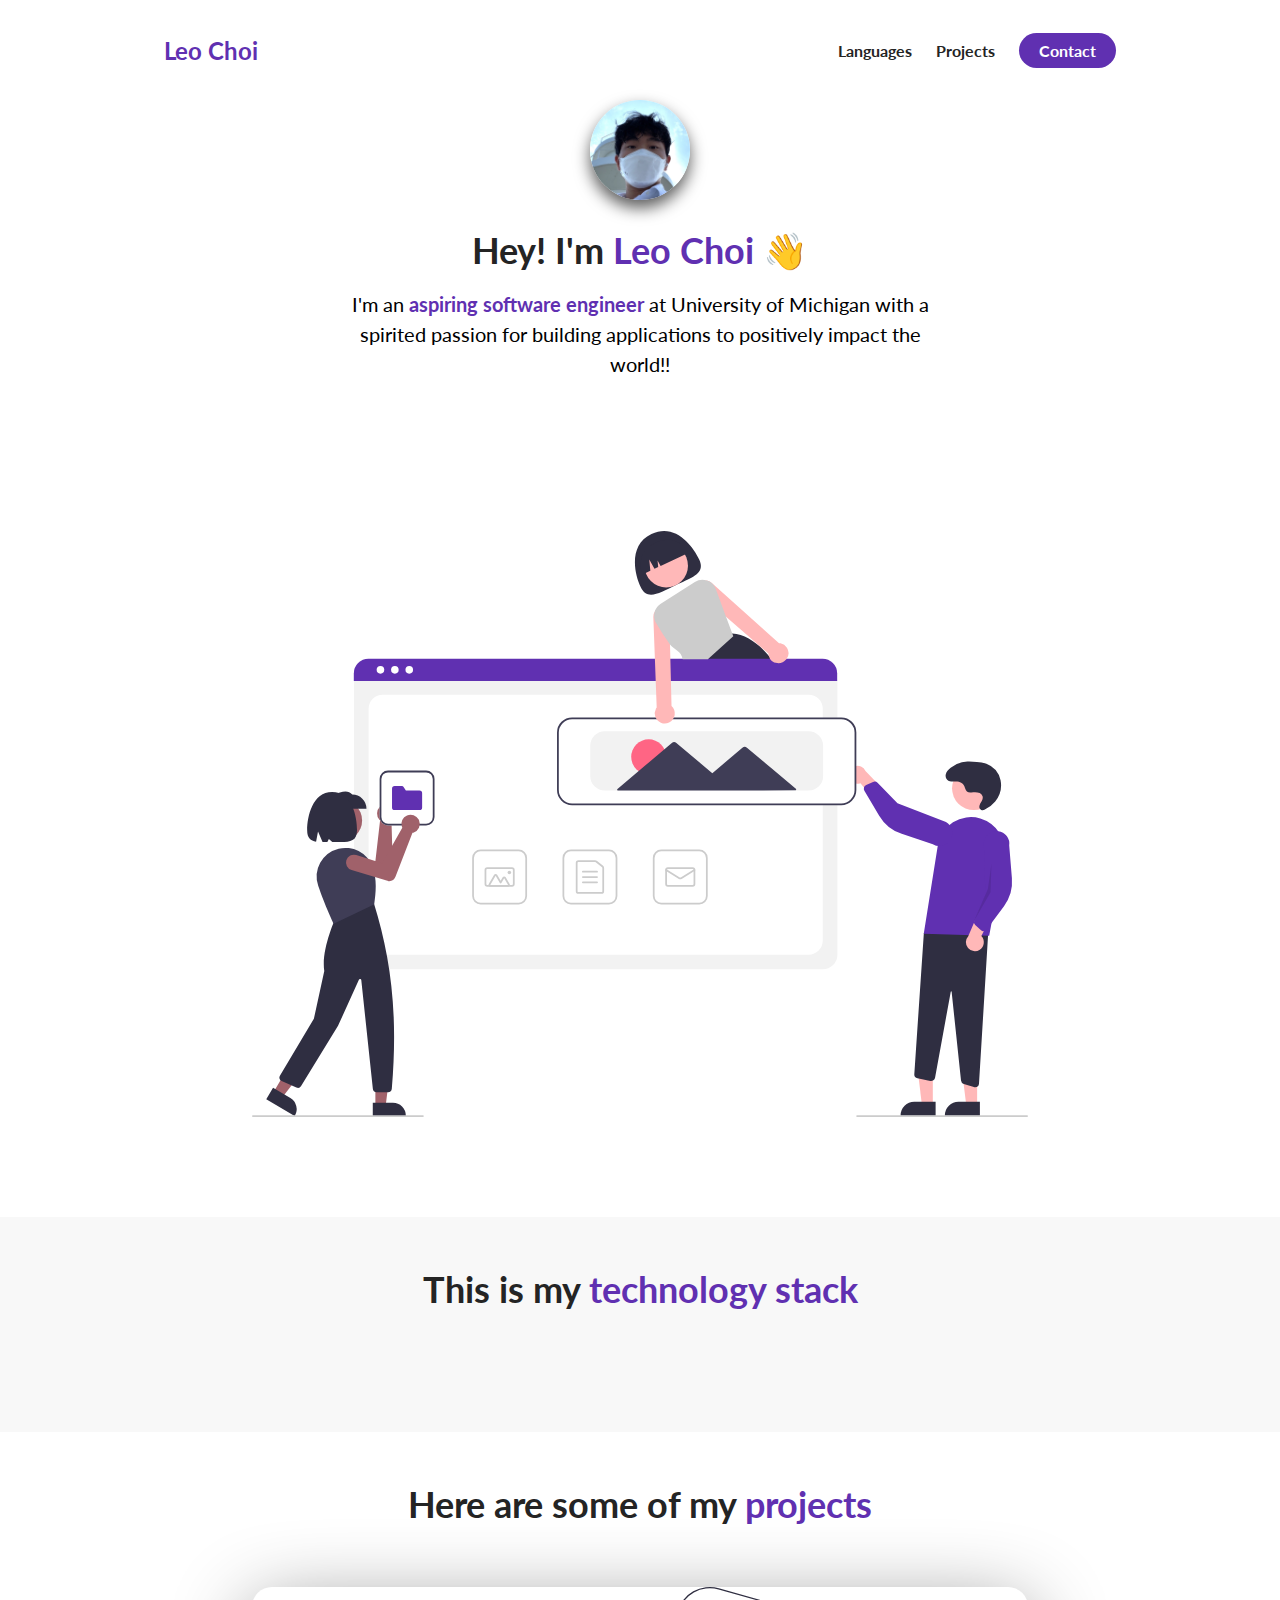
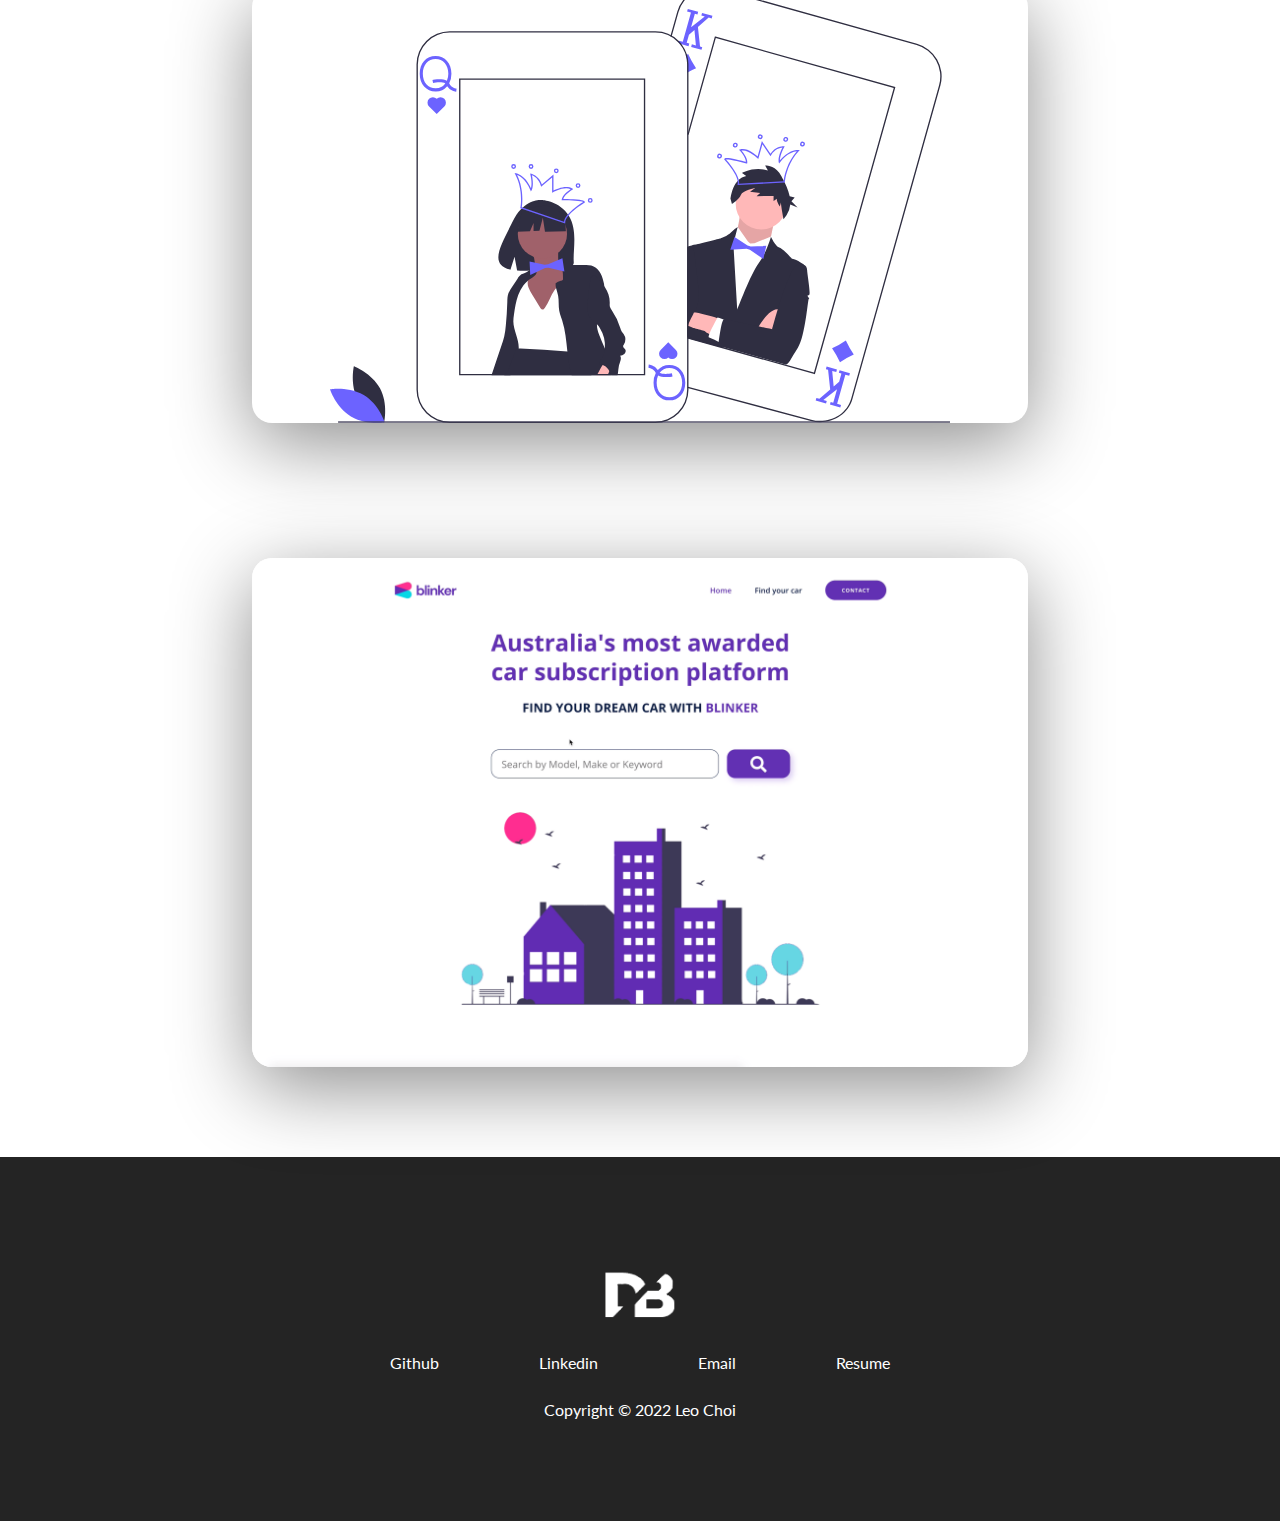
==== index.html @ abc13e63 "pic type change" ====
<!DOCTYPE html>
<html lang="en">
  <head>
    <meta charset="UTF-8" />
    <meta http-equiv="X-UA-Compatible" content="IE=edge" />
    <meta name="viewport" content="width=device-width, initial-scale=1.0" />
    <title>Copy</title>
    <link rel="stylesheet" href="./Scopy.css" />
    <script
      src="https://kit.fontawesome.com/c8e4d183c2.js"
      crossorigin="anonymous"
    ></script>
  </head>
  <body>
    <section id="about-me">
      <nav>
        <div class="personal__logo">Leo Choi</div>
        <ul class="nav__link--list">
          <li class="nav__link">
            <a
              href="#languages"
              class="nav__link--anchor link__hover-effect link__hover-effect--black"
              >Languages</a
            >
          </li>
          <li class="nav__link">
            <a
              href="#projects"
              class="nav__link--anchor link__hover-effect link__hover-effect--black"
              >Projects</a
            >
          </li>
          <li class="nav__link">
            <a
              href="mailto:leohchoi@umich.edu"
              class="nav__link--anchor nav__link--anchor-primary"
              >Contact</a
            >
          </li>
        </ul>
      </nav>
      <div class="flex flex-1">
        <div class="about-me__info row">
          <div class="about-me__info--container">
            <figure class="about-me__picture--mask">
              <img
                src="./down/assets/leo2.png"
                class="about-me__picture"
                alt="Picture of Me"
              />
            </figure>
            <h1 class="about-me__info--title">
              Hey! I'm <span class="text--purple">Leo Choi</span>&nbsp;<span
                class="wave"
                >👋</span
              >
            </h1>
            <p class="about-me__info--para">
              I'm an
              <strong class="text--purple">aspiring software engineer</strong>
              at University of Michigan with a spirited passion for building
              applications to positively impact the world!!
            </p>
            <div class="about-me__links">
              <a href="" class="about-me__link">
                <i class="fab fa-linkedin-in"></i>
              </a>
              <a href="" class="about-me__link">
                <i class="fab fa-github"></i>
              </a>
              <a href="" class="about-me__link">
                <i class="far fa-envelope"></i>
              </a>
              <a
                href="./down/assets/LeoChoiResumeUpdate.pdf"
                target="_blank"
                class="about-me__link"
              >
                <i class="fas fa-file-pdf"></i>
              </a>
            </div>
          </div>
          <figure class="about-me__img--container">
            <img
              src="./down/assets/undraw_websites.svg"
              class="about-me__img"
              alt=""
            />
          </figure>
        </div>
      </div>
    </section>
    <section id="languages">
      <div class="container">
        <div class="row">
          <h1 class="section__title">
            This is my <span class="text--purple">technology stack</span>
          </h1>
          <div class="language__list">
            <div class="language">
              <figure class="language__img--wrapper">
                <img
                  src="https://upload.wikimedia.org/wikipedia/commons/thumb/3/38/HTML5_Badge.svg/240px-HTML5_Badge.svg.png"
                  alt=""
                  class="language__img"
                />
              </figure>
              <span class="language__name">HTML</span>
            </div>
            <div class="language">
              <figure class="language__img--wrapper">
                <img
                  src="https://cdn.iconscout.com/icon/free/png-256/css-131-722685.png"
                  alt=""
                  class="language__img"
                />
              </figure>
              <span class="language__name">CSS</span>
            </div>
            <div class="language">
              <figure class="language__img--wrapper">
                <img
                  src="https://user-images.githubusercontent.com/42747200/46140125-da084900-c26d-11e8-8ea7-c45ae6306309.png"
                  alt=""
                  class="language__img"
                />
              </figure>
              <span class="language__name">C++</span>
            </div>
            <div class="language">
              <figure class="language__img--wrapper">
                <img
                  src="https://www.pngmart.com/files/7/Python-PNG-File.png"
                  alt=""
                  class="language__img"
                />
              </figure>
              <span class="language__name">Python</span>
            </div>
          </div>
        </div>
      </div>
    </section>
    <section id="projects">
      <div class="container">
        <div class="row">
          <h1 class="section__title">
            Here are some of my <span class="text--purple">projects</span>
          </h1>
          <ul class="project__list">
            <li class="project">
              <div class="project__wrapper">
                <img
                  src="./down/assets/undraw_playing_cards_cywn.svg"
                  class="project__img euchre"
                  alt=""
                />
                <div class="project__description">
                  <h3 class="project__description--title">Euchre Project</h3>
                  <h4 class="project__description--subtitle">C++</h4>
                  <p class="project__description--para">
                    Euchre is a card game that is popular in Michigan. I coded
                    this game so that either you can play against other players
                    or you play against an AI.
                  </p>
                  <div class="project__description--links">
                    <a
                      href="https://github.com/leohchoi"
                      target="_blank"
                      class="project__description--link"
                    >
                      <i class="fab fa-github"></i>
                    </a>
                  </div>
                </div>
              </div>
            </li>
            <li class="project">
              <div class="project__wrapper">
                <img
                  src="./down/assets/loopit.png"
                  class="project__img"
                  alt=""
                />
                <div class="project__description">
                  <h3 class="project__description--title">Car Sales Project</h3>
                  <h4 class="project__description--subtitle">
                    HTML, CSS, JavaScript, Vue, Vuex
                  </h4>
                  <p class="project__description--para">
                    Lorem ipsum dolor sit amet consectetur adipisicing elit.
                    Beatae consectetur quas nobis repellendus minima
                  </p>
                  <div class="project__description--links">
                    <a
                      href="https://github.com/leohchoi"
                      target="_blank"
                      class="project__description--link"
                    >
                      <i class="fab fa-github"></i>
                    </a>
                  </div>
                </div>
              </div>
            </li>
          </ul>
        </div>
      </div>
    </section>
    <footer>
      <div class="row footer__row">
        <a href="#" class="footer__anchor">
          <figure class="footer__logo">
            <img
              src="./down/assets/logo.svg"
              class="footer__logo--img"
              alt=""
            />
          </figure>
          <span class="footer__logo--popper">
            Top
            <i class="fas fa-arrow-up"></i>
          </span>
        </a>
        <div class="footer__social--list">
          <a
            href="https://github.com/leohchoi"
            class="footer__social--link link__hover-effect link__hover-effect--white"
            target="_blank"
            >Github</a
          >
          <a
            href="https://www.linkedin.com/in/leo-choi-44a82b173"
            class="footer__social--link link__hover-effect link__hover-effect--white"
            target="_blank"
            >Linkedin</a
          >
          <a
            href="mailto:leohchoi@umich.edu"
            class="footer__social--link link__hover-effect link__hover-effect--white"
            target="_blank"
            >Email</a
          >
          <a
            href="./down/assets/LeoChoiResumeUpdate.pdf"
            class="footer__social--link link__hover-effect link__hover-effect--white"
            target="_blank"
            >Resume</a
          >
        </div>
        <div class="footer__copyright">Copyright &copy; 2022 Leo Choi</div>
      </div>
    </footer>
  </body>
</html>
---- Scopy.css ----
@import url("https://fonts.googleapis.com/css2?family=Lato:wght@400;700&family=Roboto:wght@300;400;500;700&display=swap");

* {
  font-family: "Lato", sans-serif;
  padding: 0;
  margin: 0;
  box-sizing: border-box;
}

html {
  scroll-behavior: smooth;
}

h1,
h2,
h3,
h4,
h5,
h6,
span {
  color: #242424;
  text-align: center;
  line-height: 1.25;
}

h1 {
  font-size: 36px;
}

p {
  line-height: 1.5;
  font-size: 16px;
}

a {
  text-decoration: none;
  position: relative;
  transition: opacity 300ms ease;
}

i:hover{
    opacity: 0.7;
}

.link__hover-effect:after {
  /* making width 0 makes it so that we can't see the underline unless we hover over it */
  content: "";
  position: absolute;
  height: 3px;
  background-color: black;
  width: 0;
  bottom: -6px;
  right: 0;
  transition: all 300ms ease; /* this transition and making right 0 and left 0 makes it so that the underline moves left to right */
}

.link__hover-effect--white:after {
  background-color: white;
}

.link__hover-effect:hover:after {
  /* underline shows up after setting to 100% */
  width: 100%;
  left: 0;
}

li {
  list-style-type: none;
}

.flex {
  display: flex;
}

.flex-1 {
  flex: 1;
}

.container {
  padding: 50px 0;
}

.row {
  width: 100%;
  max-width: 800px;
  margin: 0 auto;
  padding: 0 12px;
}

.text--purple {
  color: #6030b1;
}

section:nth-child(even) {
  /*every even section */
  background-color: #f8f8f8;
}

.section__title {
  margin-bottom: 20px;
}

/* Navigation Bar */

nav {
  height: 100px;
  width: 100%;
  max-width: 1000px;
  margin: 0 auto;
  display: flex;
  justify-content: space-between;
  align-items: center;
  padding: 0 12px;
}

.nav__link--list {
  display: flex;
}

.nav__link--anchor {
  margin: 0 12px;
  color: #242424;
  font-weight: 700;
}

.nav__link--anchor-primary {
  background-color: #6030b1;
  padding: 8px 20px;
  border-radius: 50px;
  color: white;
  transition: all 300ms ease;
}

.nav__link--anchor-primary:hover {
  background-color: #5d3eff;
}

.personal__logo {
  font-size: 24px;
  color: #6030b1;
  margin: 0 12px;
  font-weight: bold;
}

/* About Me */

/* by making about-me 100vh(vertical height), you make it take up the entire height of the page
   then you do flex-1 and do flex: 1 to make the div class flex-1 take up the entire height, then 
   do dispolay flex on class flex to make the child class, which is the about-me__info also take up the entire height
   of the page
*/

#about-me {
  min-height: 100vh;
  display: flex;
  flex-direction: column;
}

.about-me__info {
  display: flex;
  flex-direction: column;
}

.about-me__info--container {
  display: flex;
  flex-direction: column;
  justify-content: center;
  align-items: center;
  max-width: 600px;
  margin: 0 auto;
  text-align: center;
}

.about-me__picture--mask {
  width: 100px;
  height: 100px;
  border-radius: 50%;
  overflow: hidden;
  box-shadow: 0 8px 16px rgb(0, 0, 0, 0.64);
  margin-bottom: 28px;
  animation: animate-profile-picture 800ms 200ms backwards;
  /* animation: name of keyframes/how long the animation takes to complete/
     how long it takes for the animation to start when opening the page/
     backwards put in or you'll see the picture first before animation starts
     backwards makes it so that it starts at 0%
  */
}

@keyframes animate-profile-picture {
  /* keyframe is what you need to animate when opening a page; it goes "@keyframes 'put in desired name'{ } */
  0% {
    transform: scale(0);
  }
  80%{
    transform: scale(1.1);
  }
  100%{
    transform: scale(1);
  }
}

/* creates shadow behind the img/0.64 is how strong the shadown is, 8px controls how much the shadow is below the img, 16px
is how much the shadow is blurred/opaqued
*/

.about-me__picture {
  width: 100%;
  /*improving my picture by zooming in */
  transform: scale(1.2);
  padding-top: 6px; /* padding top makes the picture move down ig? usually do increments of 4 px*/
}

.about-me__info--title {
  margin-bottom: 16px;
  animation: fade-up 650ms 400ms backwards;
}

.about-me__info--para {
  font-size: 20px;
  margin-bottom: 28px;
  animation: fade-up 650ms 600ms backwards;
}

/* in the link icons, where it is fab fa-github and far fa-envelope, the b stands for brands, r stand for regular, 
   s stands for solid, etc.
*/

.about-me__links{
    animation: fade-up 650ms 800ms backwards;
}

.about-me__link {
  font-size: 20px;
  color: black;
  padding: 0 16px;
}

@keyframes fade-up{
    0%{
        opacity: 0;
        transform: translateY(40px);
    }

    100%{
        opacity: 1;
        transform: translateY(0);
    }
}

/* maybe you need to use display flex flex direction column combo to use flex: 1 in a child class
*/

.about-me__img--container {
  flex: 1;
  display: flex;
  align-items: center;
  margin: 100px 0;
}

.about-me__img {
  width: 100%;
  animation: fade-in 1200ms 800ms backwards;
}

/*using percentages help with responsivness of page */

@keyframes fade-in{
    0%{
        opacity: 0;
    }
    
    100%{
        opacity: 1;
    }
}

.wave{ /* using &nbsp; creates a space between the text and emoji */
    display: inline-block;
    /* since you can't rotate inline elements(span), you need to declare inline-block */
    animation: animate-wave 500ms infinite ease-in-out;
    /* infinite makes so that animation keeps going on */
}

@keyframes animate-wave{
    0%{
        transform: rotate(0);
    }

    50%{
        transform: rotate(30deg);
    }

    100%{
        transform: rotate(0);
    }
}

/* Tech Stack */

.language__img {
  width: 100%;
  max-width: 100px;
  transition: all 300ms ease;
}

.language:hover .language__img {
  /* as soon as we hover over the language, we target the img */
  filter: brightness(
    80%
  ); /*changes brightness of img, lower it is, closer to black it is */
  opacity: 0.86; /* lower it is, more opaque it becomes */
  transform: scale(0.9);
}

.language {
  width: 25%;
  display: flex;
  justify-content: center;
  position: relative;
}

/* need to position relative or lese the language name will position itself off the next parent class which is
   outside the section. to use bottom, left, right, top, you need to call position relative or smt else on the class
   you wanna use on
*/

.language__img--wrapper {
  display: flex;
  justify-content: center;
  align-items: center;
  padding: 25px 16px;
}

.language__list {
  display: flex;
  justify-content: center;
  width: 100%;
  flex-wrap: wrap;
}

.language__name {
  position: absolute;
  bottom: 0;
  transform: scale(0);
  transition: all 300ms ease;
  font-size: 20px;
  opacity: 0;
}

.language:hover .language__name {
  transform: scale(1);
  opacity: 1;
}

/* this makes the language name disappear until you hover over it
*/

/* Project Stack */

.project {
  margin-bottom: 135px;
}

.project:last-child {
  /* to get rid of the excess whitespace at the bottom of the project stack that comes from the 135px */
  margin-bottom: 40px;
}

.project__img {
  width: 100%;
  transition: transform 500ms ease;
}

.euchre{
  width: 80%;
}

.project__wrapper {
  display: flex;
  box-shadow: 0 20px 80px rgb(0, 0, 0, 0.45);
  border-radius: 20px;
  overflow: hidden;
  position: relative; /* need to do this so that the before pseudo-class anchors itself to the wrapper */
  justify-content: center;
}

/*This is the part where you make the content pop up and background goes 
  black-ish when hovering over it
*/

/* This is using the before pseudo class. When using pseudo classes, you have to 
   always set the content
*/

.project__wrapper:before {
  content: "";
  position: absolute; /* since you dont want this to effect the position of anything else */
  top: 0;
  left: 0;
  height: 100%; /* 100% of it's parent */
  width: 100%; /* 100% of it's parent */
  background-color: #1c1d25;
  opacity: 0; /* picture starts clear picture, then with the hover class below, it changes it's opacity */
  transition: opacity 450ms ease;
  z-index: 2;
}

/* need to set z-index so that both opacity and scaling transformation shows. z-index interacts with 
   the elements that are stacked on top of each other; or else it will only show the "most recent" element.
   in this case, without the z-index, we would only see the scaling and opacity but not background color change
*/

.project:hover .project__wrapper:before {
  opacity: 0.7;
}

.project:hover .project__img {
  transform: scale(1.07);
  filter: blur(5px);
}

.project:hover .project__description {
  opacity: 1;
  transform: translateY(-50%);
}

.project__list {
  padding-top: 40px;
}

.project__description {
  position: absolute; /* we want the text to be independent of everything and not affect anything */
  top: 50%;
  left: 90px;
  transform: translateY(
    100%
  ); /* putting it at -50% positions description in the center, 100% positions it at the bottom */
  max-width: 550px;
  z-index: 3;
  opacity: 0;
  transition: transform 450ms ease, opacity 300ms ease;
}

.project__description--title {
  font-size: 40px;
}

.project__description--para {
  margin: 16px 0;
}

.project__description--link {
  font-size: 20px;
  margin-right: 16px;
}

.project__description--title,
.project__description--subtitle,
.project__description--para,
.project__description--link {
  text-align: left;
  color: white;
}

/* Footer */

footer {
  background-color: #242424;
}

.footer__social--list {
  width: 100%;
  max-width: 600px;
  display: flex;
  justify-content: space-around;
  margin-bottom: 28px;
}

.footer__row {
  display: flex;
  flex-direction: column;
  align-items: center;
  justify-content: center;
  padding: 8% 0;
}

.footer__logo--img {
  width: 70px;
  height: 70px;
}

.footer__social--link,
.footer__copyright,
.footer__logo--popper {
  color: white;
}

.footer__logo--popper {
  position: absolute;
  right: 0;
  top: 30px;
  font-weight: 700;
  opacity: 0;
  transition: all 300ms ease;
}

.footer__anchor {
  margin-bottom: 20px;
  position: relative;
}

.footer__anchor:hover .footer__logo--popper {
  /* when you hover over the footer anchor, the logo popper does this */
  transform: translateX(60px);
  opacity: 1;
}

/* for portable devices */

@media (max-width: 768px) {
  nav {
    height: 68px;
  }

  h1 {
    font-size: 28px;
  }

  .about-me__info--para {
    font-size: 18px;
  }

  .language {
    width: calc(100% / 2);
  }

  .project__description--para {
    font-size: 14px;
  }

  .project__description {
    left: 30px;
    padding-right: 30px;
  }
}

@media (max-width: 480px) {
  .nav__link:not(:last-child) {
    display: none;
  }

  .project__description {
    padding: 0;
    left: 0;
    width: 100%;
  }

  .project__description--para {
    display: none;
  }

  .project__description--links {
    display: flex;
    justify-content: center;
  }

  .project__description--title {
    font-size: 32px;
    line-height: 1;
    text-align: center;
  }

  .project__description--subtitle {
    text-align: center;
    margin: 12px 0;
  }
}
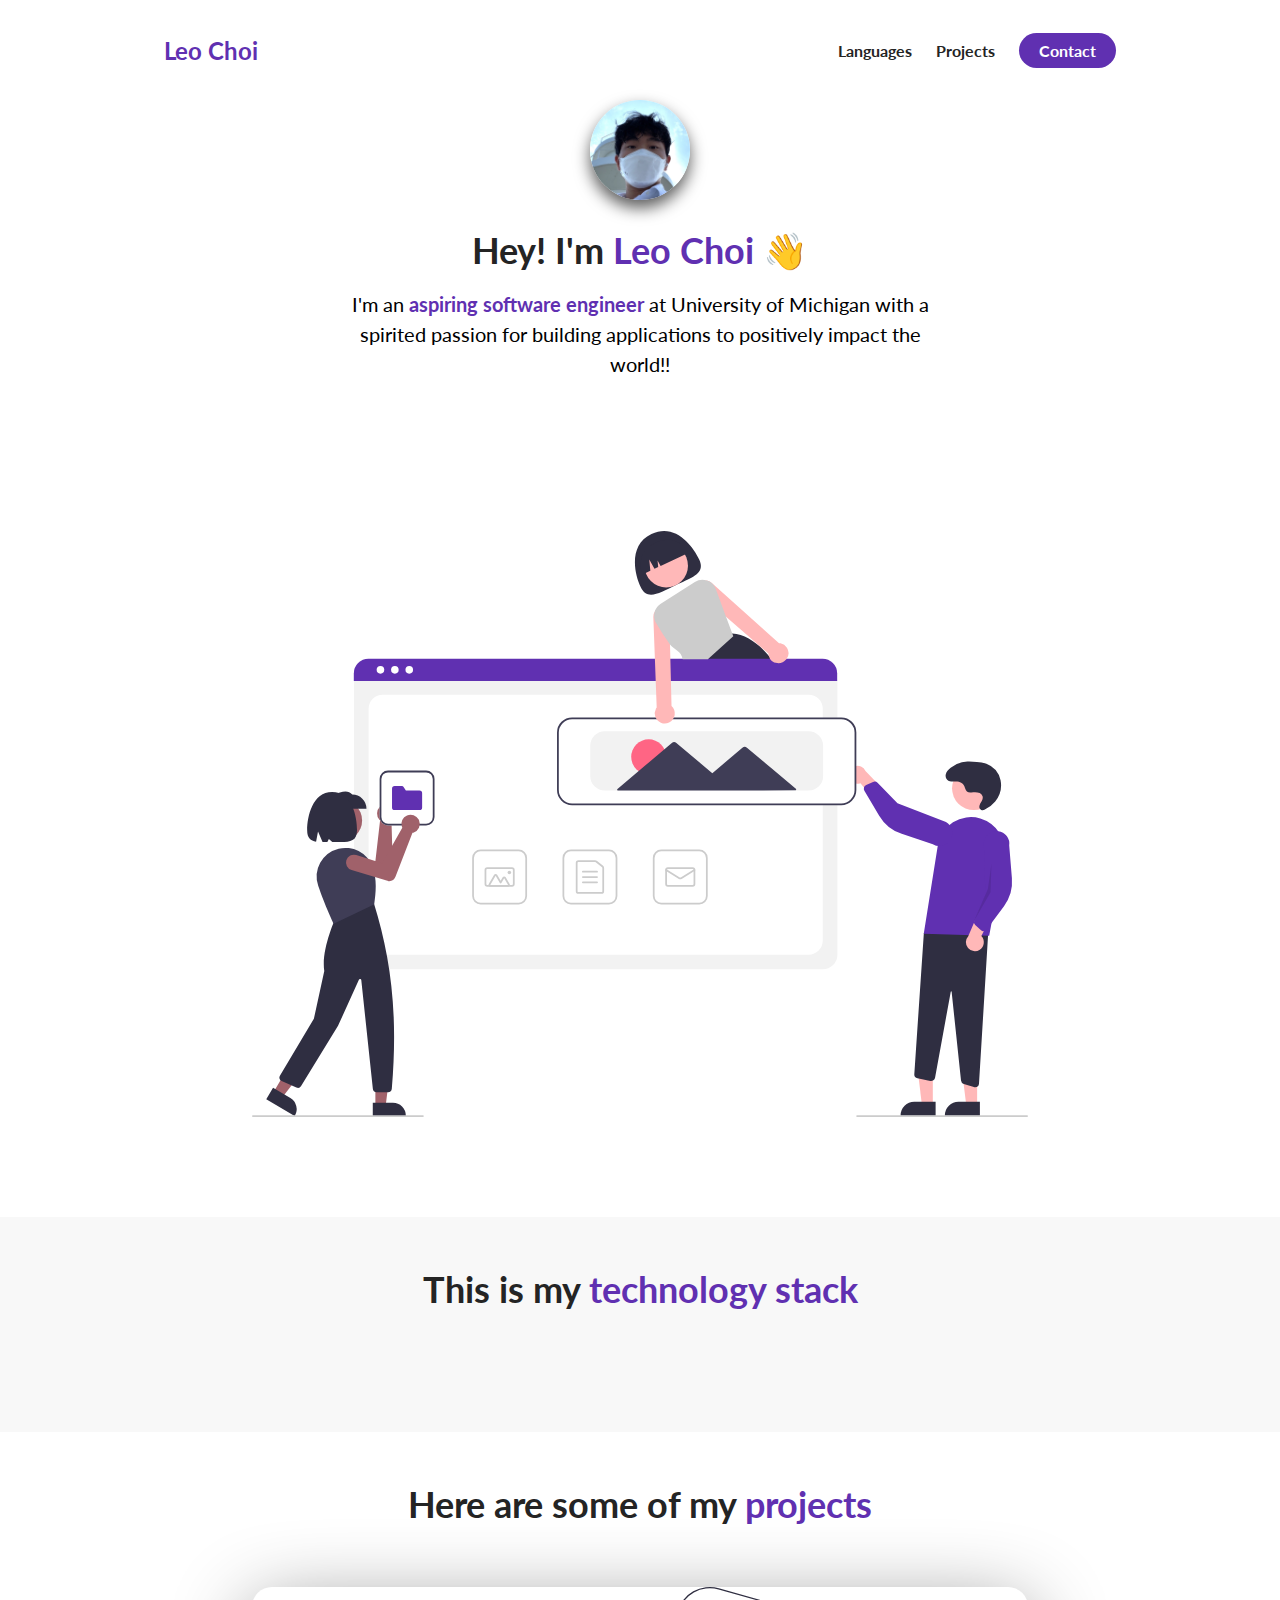
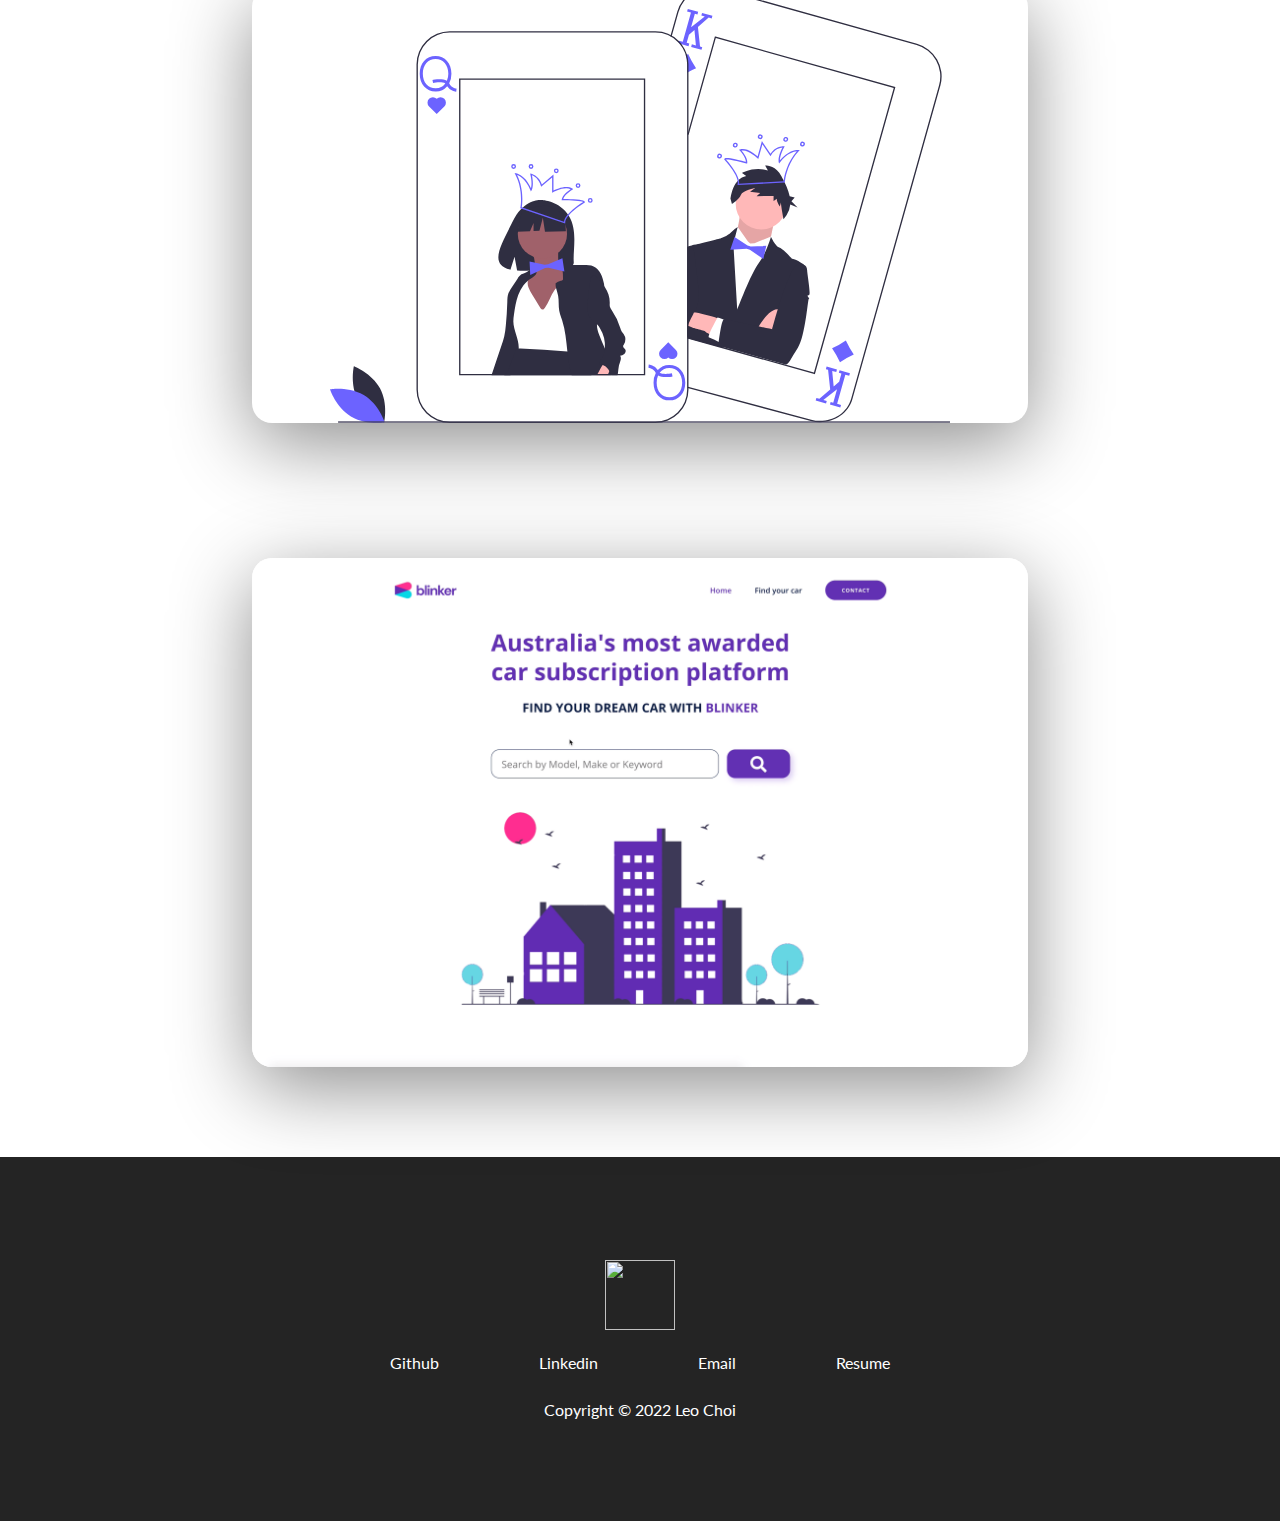
==== commit 20ebd768: "inputting my logo" ====
--- a/index.html
+++ b/index.html
@@ -212,7 +212,7 @@
         <a href="#" class="footer__anchor">
           <figure class="footer__logo">
             <img
-              src="./down/assets/logo.svg"
+              src="./down/assets/my-logo.svg"
               class="footer__logo--img"
               alt=""
             />
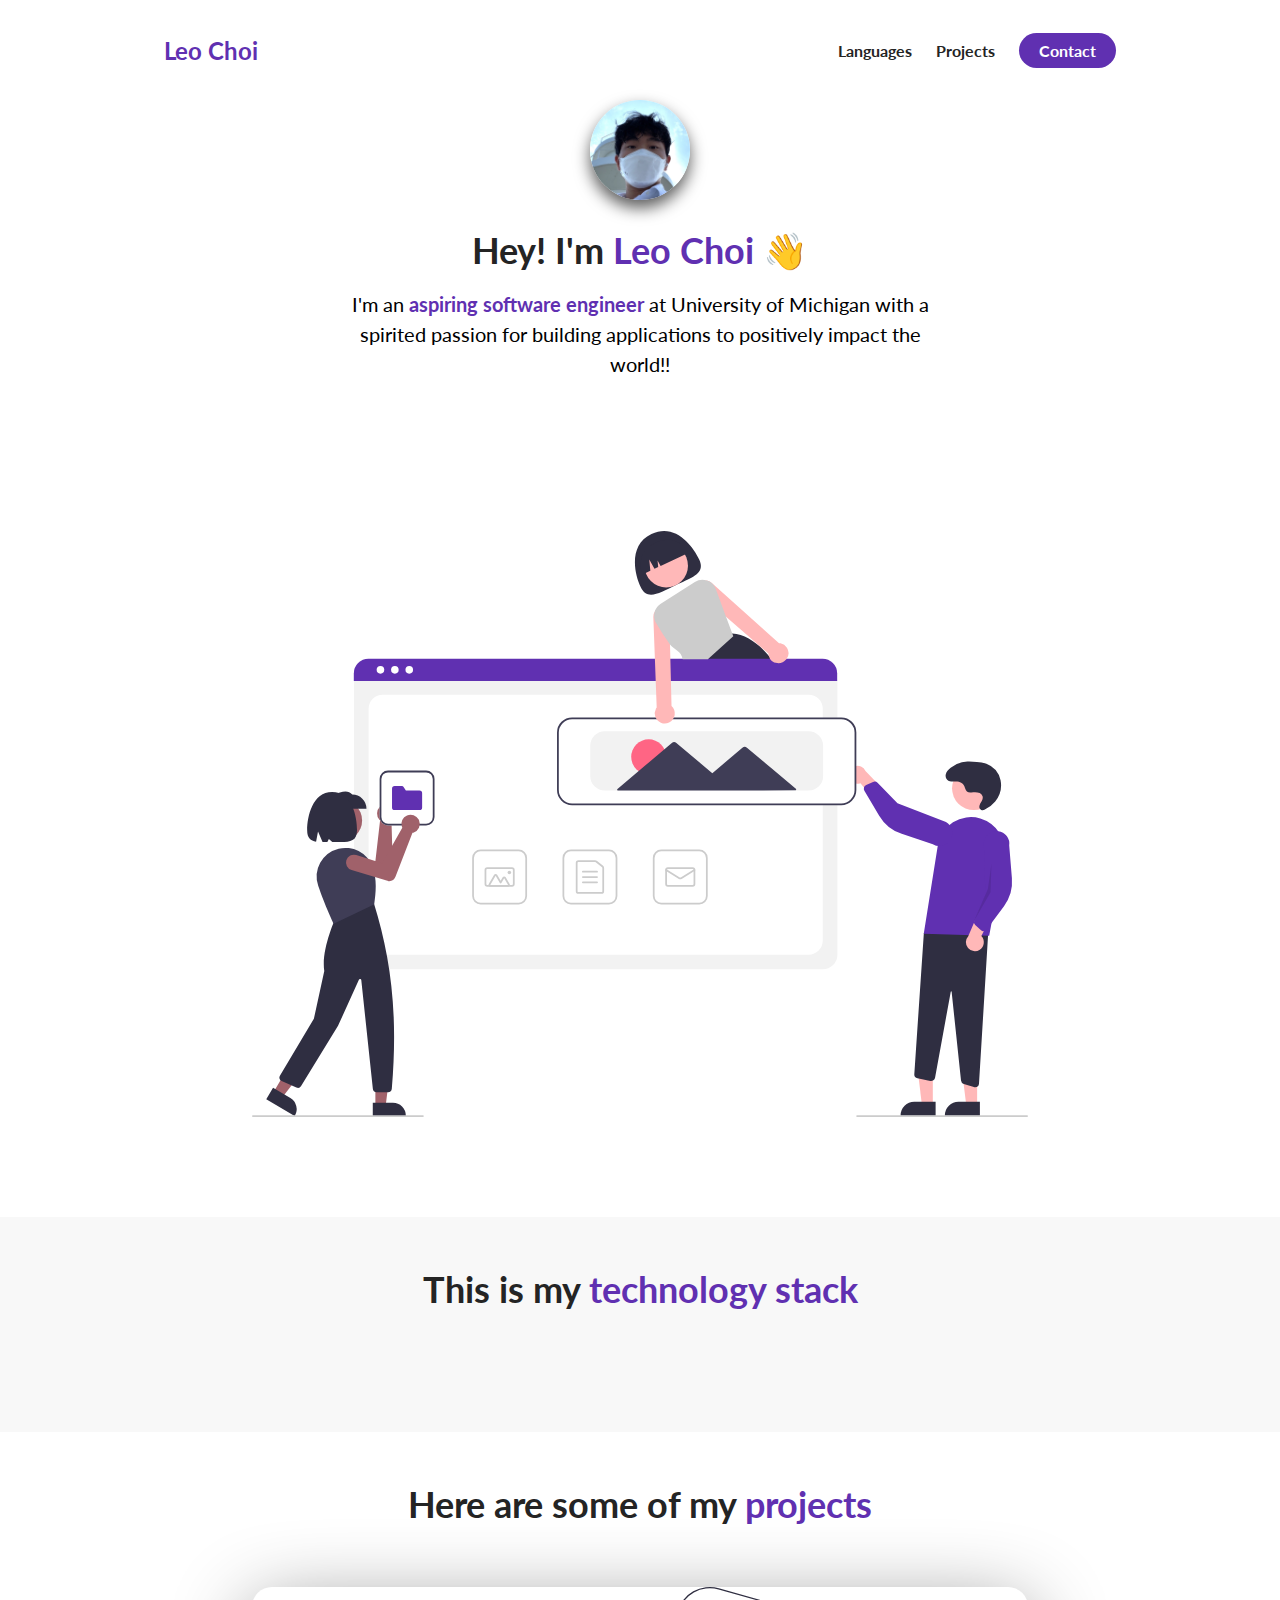
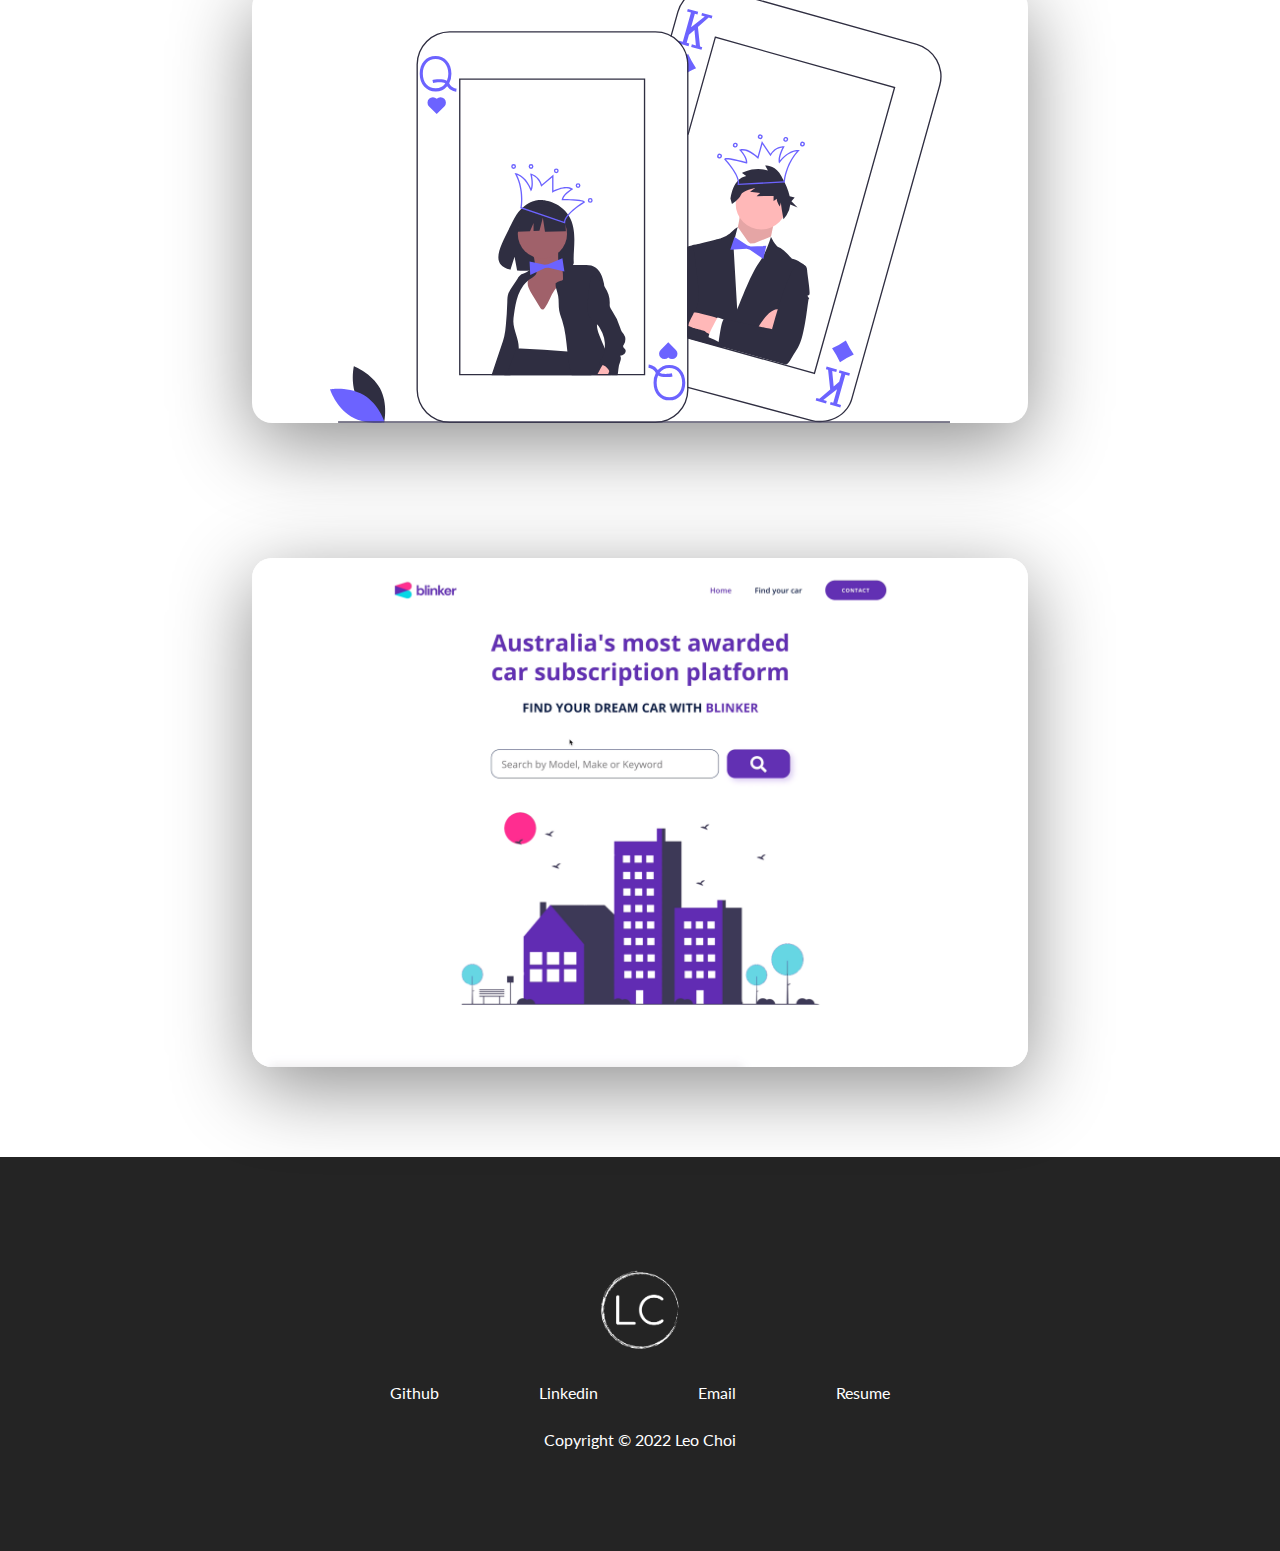
==== commit 6ea55b12: "my logo" ====
--- a/index.html
+++ b/index.html
@@ -4,7 +4,7 @@
     <meta charset="UTF-8" />
     <meta http-equiv="X-UA-Compatible" content="IE=edge" />
     <meta name="viewport" content="width=device-width, initial-scale=1.0" />
-    <title>Copy</title>
+    <title>Leo Choi</title>
     <link rel="stylesheet" href="./Scopy.css" />
     <script
       src="https://kit.fontawesome.com/c8e4d183c2.js"
@@ -160,8 +160,8 @@
                   <h4 class="project__description--subtitle">C++</h4>
                   <p class="project__description--para">
                     Euchre is a card game that is popular in Michigan. I coded
-                    this game so that either you can play against other players
-                    or you play against an AI.
+                    this game so that you can play against either other players
+                    or against an AI.
                   </p>
                   <div class="project__description--links">
                     <a
@@ -212,7 +212,7 @@
         <a href="#" class="footer__anchor">
           <figure class="footer__logo">
             <img
-              src="./down/assets/my-logo.svg"
+              src="./down/assets/output-onlinepngtools.png"
               class="footer__logo--img"
               alt=""
             />
--- a/Scopy.css
+++ b/Scopy.css
@@ -485,8 +485,8 @@
 }
 
 .footer__logo--img {
-  width: 70px;
-  height: 70px;
+  width: 100px;
+  height: 100px;
 }
 
 .footer__social--link,
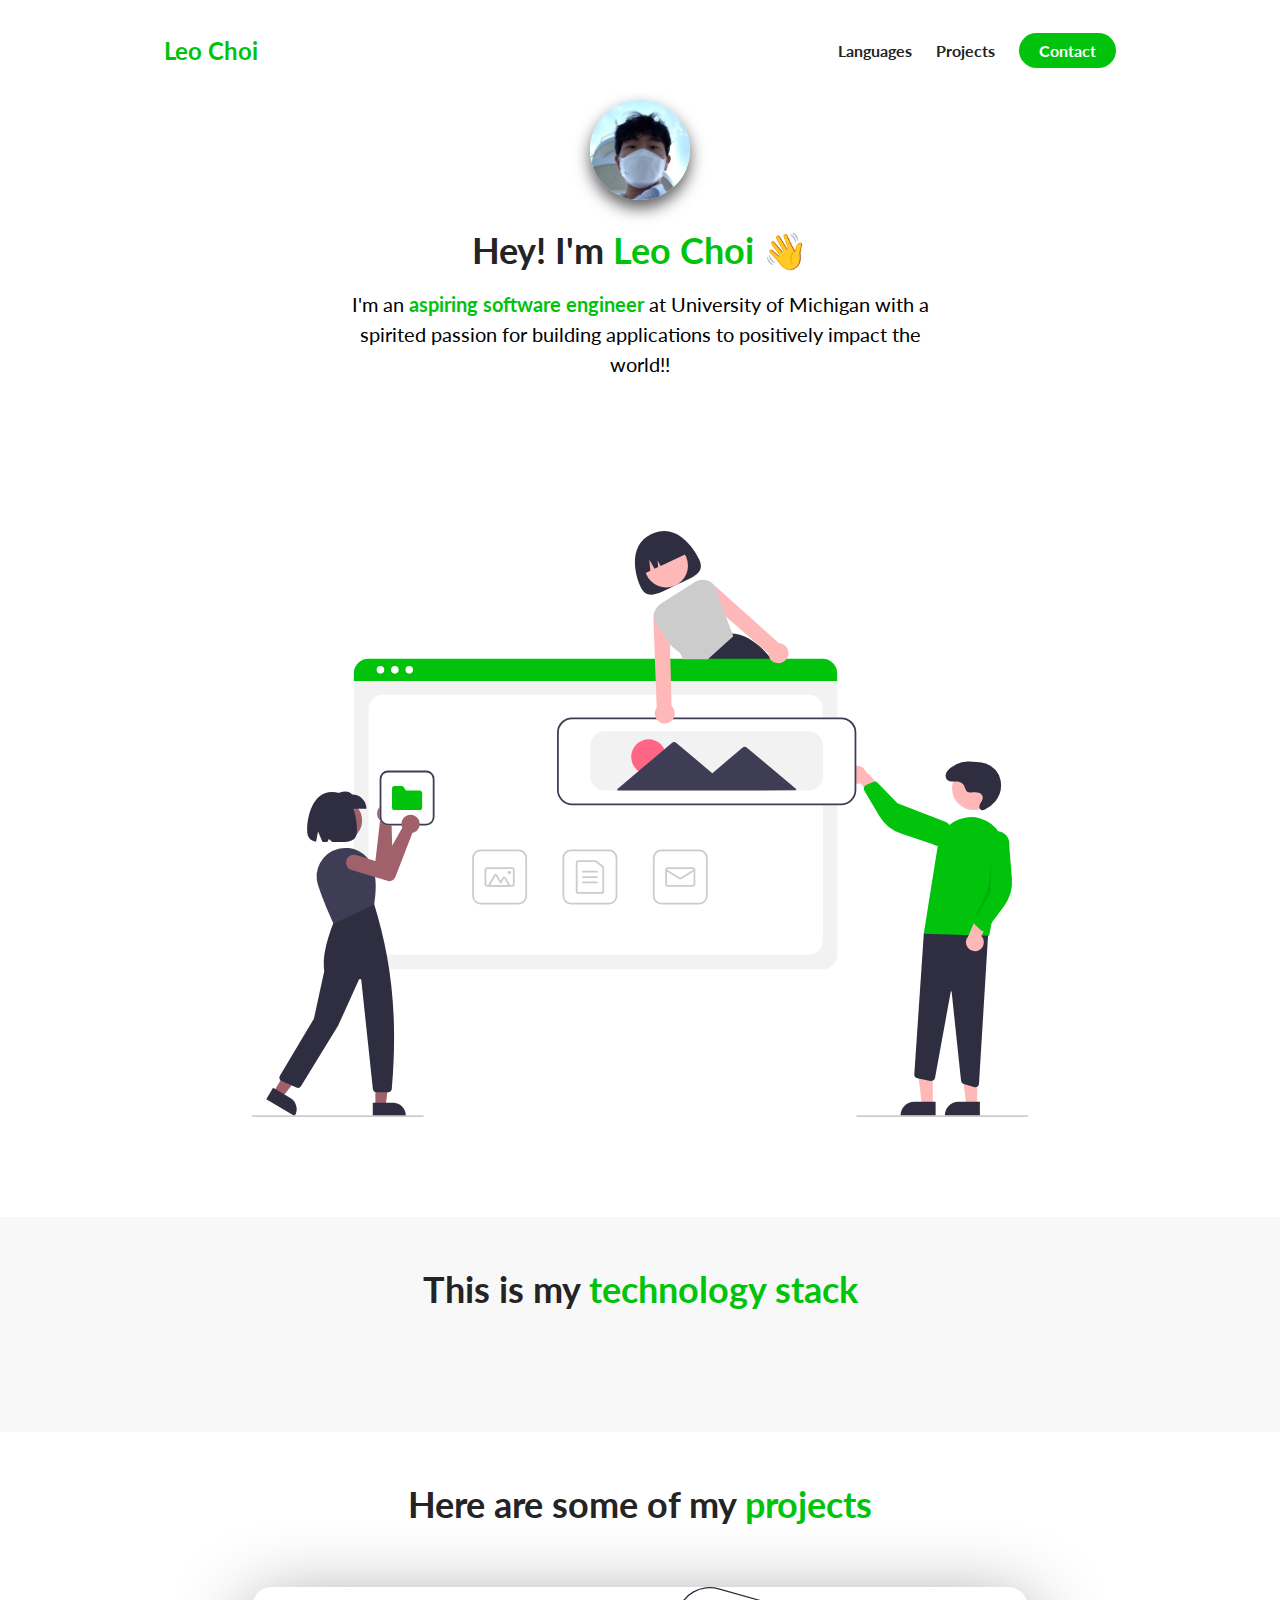
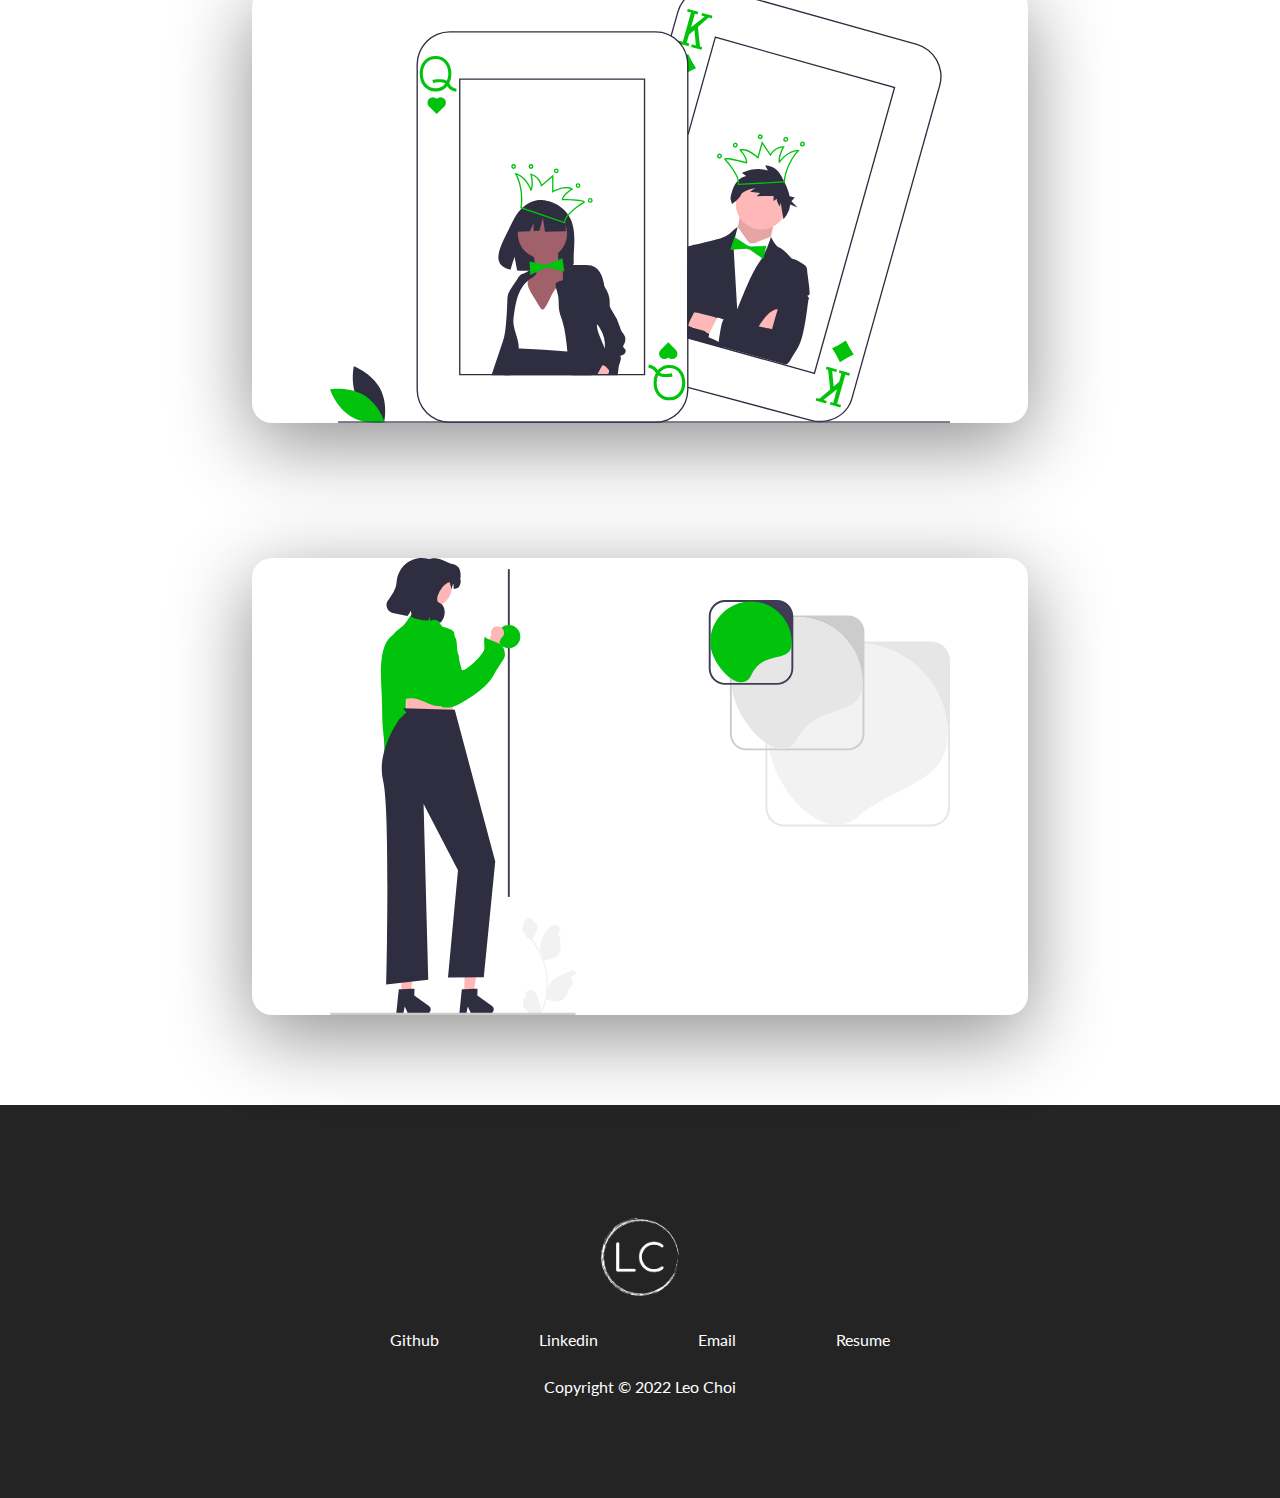
==== commit 3ea210eb: "made everything green" ====
--- a/index.html
+++ b/index.html
@@ -50,14 +50,14 @@
               />
             </figure>
             <h1 class="about-me__info--title">
-              Hey! I'm <span class="text--purple">Leo Choi</span>&nbsp;<span
+              Hey! I'm <span class="text--green">Leo Choi</span>&nbsp;<span
                 class="wave"
                 >👋</span
               >
             </h1>
             <p class="about-me__info--para">
               I'm an
-              <strong class="text--purple">aspiring software engineer</strong>
+              <strong class="text--green">aspiring software engineer</strong>
               at University of Michigan with a spirited passion for building
               applications to positively impact the world!!
             </p>
@@ -82,7 +82,7 @@
           </div>
           <figure class="about-me__img--container">
             <img
-              src="./down/assets/undraw_websites.svg"
+              src="./down/assets/undraw_building_websites_green.svg"
               class="about-me__img"
               alt=""
             />
@@ -94,7 +94,7 @@
       <div class="container">
         <div class="row">
           <h1 class="section__title">
-            This is my <span class="text--purple">technology stack</span>
+            This is my <span class="text--green">technology stack</span>
           </h1>
           <div class="language__list">
             <div class="language">
@@ -145,13 +145,13 @@
       <div class="container">
         <div class="row">
           <h1 class="section__title">
-            Here are some of my <span class="text--purple">projects</span>
+            Here are some of my <span class="text--green">projects</span>
           </h1>
           <ul class="project__list">
             <li class="project">
               <div class="project__wrapper">
                 <img
-                  src="./down/assets/undraw_playing_cards_cywn.svg"
+                  src="./down/assets/undraw_playing_cards_green.svg"
                   class="project__img euchre"
                   alt=""
                 />
@@ -162,6 +162,10 @@
                     Euchre is a card game that is popular in Michigan. I coded
                     this game so that you can play against either other players
                     or against an AI.
+                  </p>
+                  <p class="project__description--para">
+                    (Due to privacy related reasons, I will show code upon
+                    request)
                   </p>
                   <div class="project__description--links">
                     <a
@@ -178,18 +182,24 @@
             <li class="project">
               <div class="project__wrapper">
                 <img
-                  src="./down/assets/loopit.png"
-                  class="project__img"
+                  src="./down/assets/undraw_smart_resize_green.svg"
+                  class="project__img resized"
                   alt=""
                 />
                 <div class="project__description">
-                  <h3 class="project__description--title">Car Sales Project</h3>
-                  <h4 class="project__description--subtitle">
-                    HTML, CSS, JavaScript, Vue, Vuex
-                  </h4>
-                  <p class="project__description--para">
-                    Lorem ipsum dolor sit amet consectetur adipisicing elit.
-                    Beatae consectetur quas nobis repellendus minima
+                  <h3 class="project__description--title">
+                    Image Resizing Project
+                  </h3>
+                  <h4 class="project__description--subtitle">C++</h4>
+                  <p class="project__description--para">
+                    Created a seam carving algorithm that changes the aspect
+                    ratio of images by removing "seams" in the image that goes
+                    through the least important pixels. This does not distort
+                    the images nor do they get cropped.
+                  </p>
+                  <p class="project__description--para">
+                    (Due to privacy related reasons, I will show code upon
+                    request)
                   </p>
                   <div class="project__description--links">
                     <a
--- a/Scopy.css
+++ b/Scopy.css
@@ -87,8 +87,8 @@
   padding: 0 12px;
 }
 
-.text--purple {
-  color: #6030b1;
+.text--green {
+  color: #01C30C;
 }
 
 section:nth-child(even) {
@@ -124,7 +124,7 @@
 }
 
 .nav__link--anchor-primary {
-  background-color: #6030b1;
+  background-color: #01C30C;
   padding: 8px 20px;
   border-radius: 50px;
   color: white;
@@ -132,12 +132,12 @@
 }
 
 .nav__link--anchor-primary:hover {
-  background-color: #5d3eff;
+  background-color: #05E610;
 }
 
 .personal__logo {
   font-size: 24px;
-  color: #6030b1;
+  color: #01C30C;
   margin: 0 12px;
   font-weight: bold;
 }
@@ -371,7 +371,7 @@
   transition: transform 500ms ease;
 }
 
-.euchre{
+.euchre, .resized{
   width: 80%;
 }
 
@@ -542,6 +542,11 @@
     left: 30px;
     padding-right: 30px;
   }
+  
+  .footer__logo--img{
+    width: 80px;
+    height: 80px;
+  }
 }
 
 @media (max-width: 480px) {
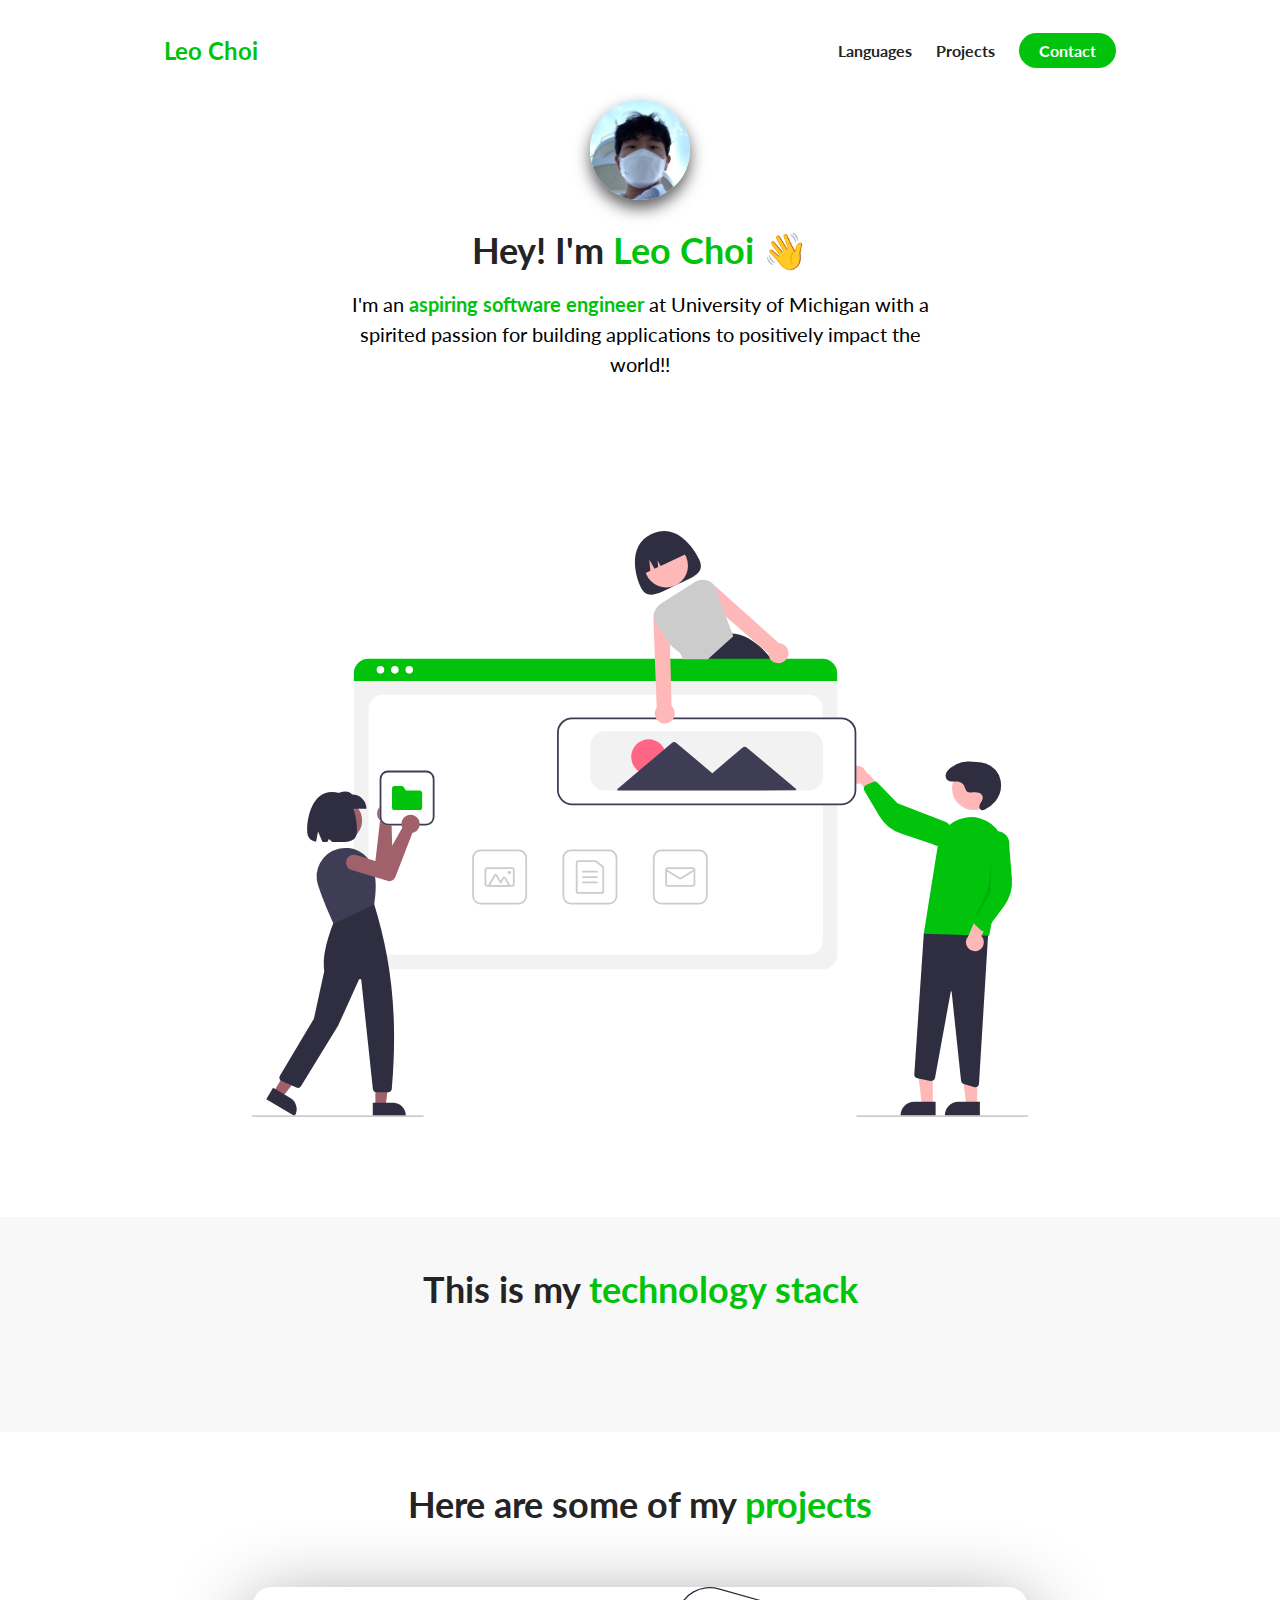
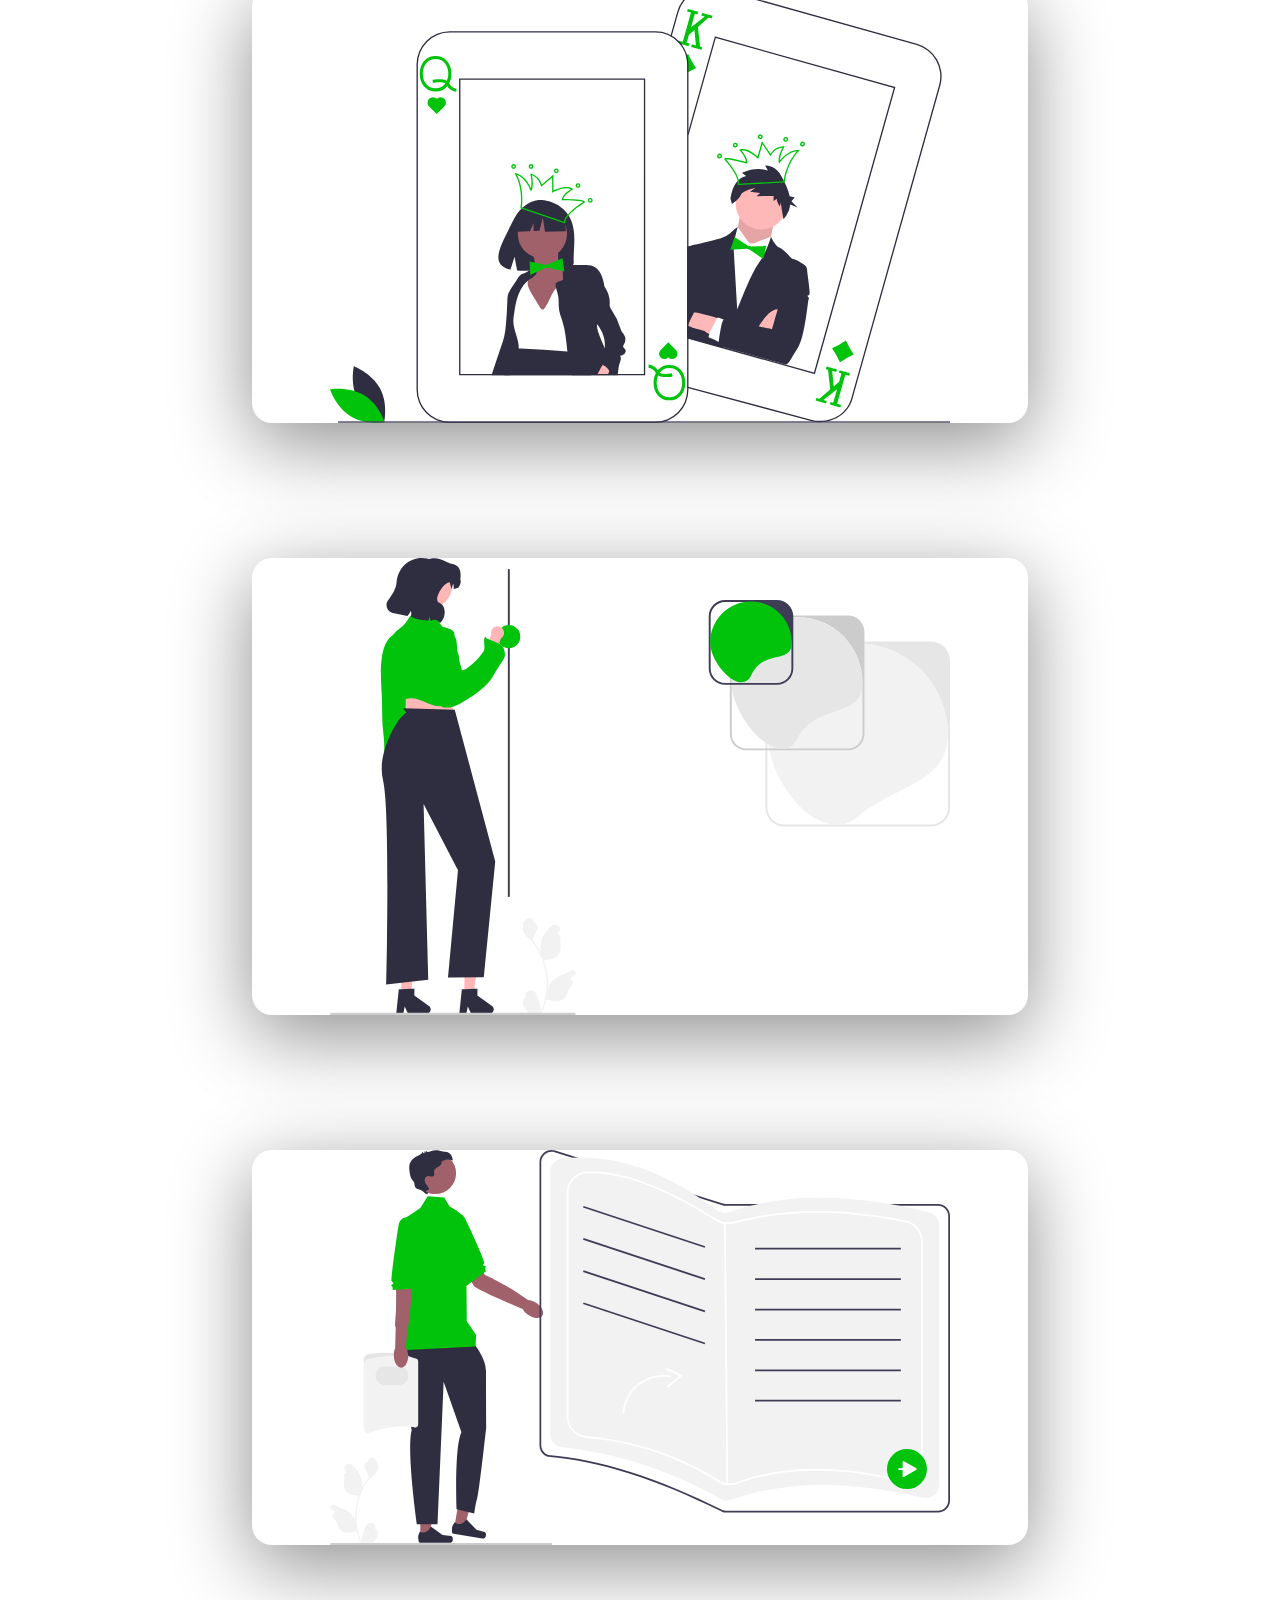
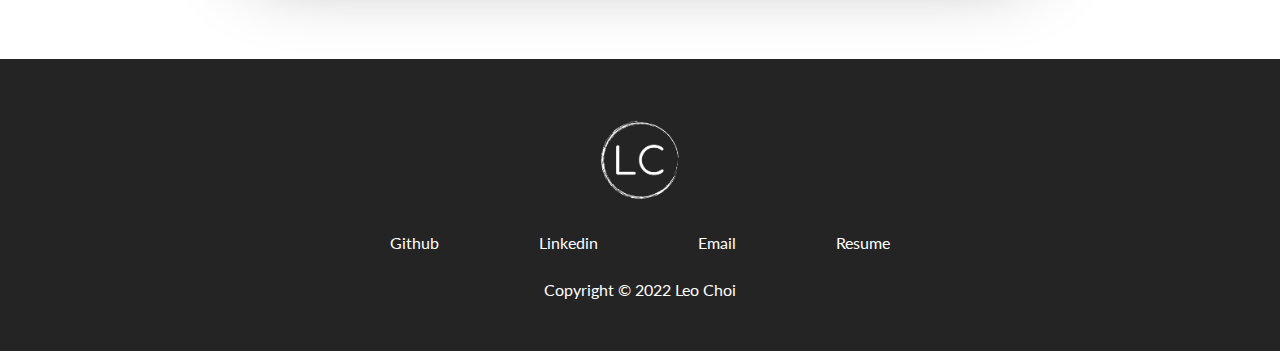
==== commit c5efd7ea: "added bookstore" ====
--- a/index.html
+++ b/index.html
@@ -213,6 +213,41 @@
                 </div>
               </div>
             </li>
+            <li class="project">
+              <div class="project__wrapper">
+                <img
+                  src="./down/assets/undraw_books_resized.svg"
+                  class="project__img resized"
+                  alt=""
+                />
+                <div class="project__description">
+                  <h3 class="project__description--title">
+                    Online Bookstore Project
+                  </h3>
+                  <h4 class="project__description--subtitle">HTML, CSS, JS</h4>
+                  <p class="project__description--para">
+                    Created a cover page for an online bookstore with multiple
+                    sections. It is made responsive with small animations.
+                  </p>
+                  <div class="project__description--links">
+                    <a
+                      href="https://github.com/leohchoi"
+                      target="_blank"
+                      class="project__description--link"
+                    >
+                      <i class="fab fa-github"></i>
+                    </a>
+                    <a
+                      href="https://leohchoi.github.io/ecom/"
+                      target="_blank"
+                      class="project__description--link"
+                    >
+                      <i class="fas fa-link"></i>
+                    </a>
+                  </div>
+                </div>
+              </div>
+            </li>
           </ul>
         </div>
       </div>
--- a/Scopy.css
+++ b/Scopy.css
@@ -363,7 +363,7 @@
 
 .project:last-child {
   /* to get rid of the excess whitespace at the bottom of the project stack that comes from the 135px */
-  margin-bottom: 40px;
+  margin-bottom: 64px;
 }
 
 .project__img {
@@ -481,7 +481,7 @@
   flex-direction: column;
   align-items: center;
   justify-content: center;
-  padding: 8% 0;
+  padding: 4% 0;
 }
 
 .footer__logo--img {
@@ -498,7 +498,7 @@
 .footer__logo--popper {
   position: absolute;
   right: 0;
-  top: 30px;
+  top: 40px;
   font-weight: 700;
   opacity: 0;
   transition: all 300ms ease;
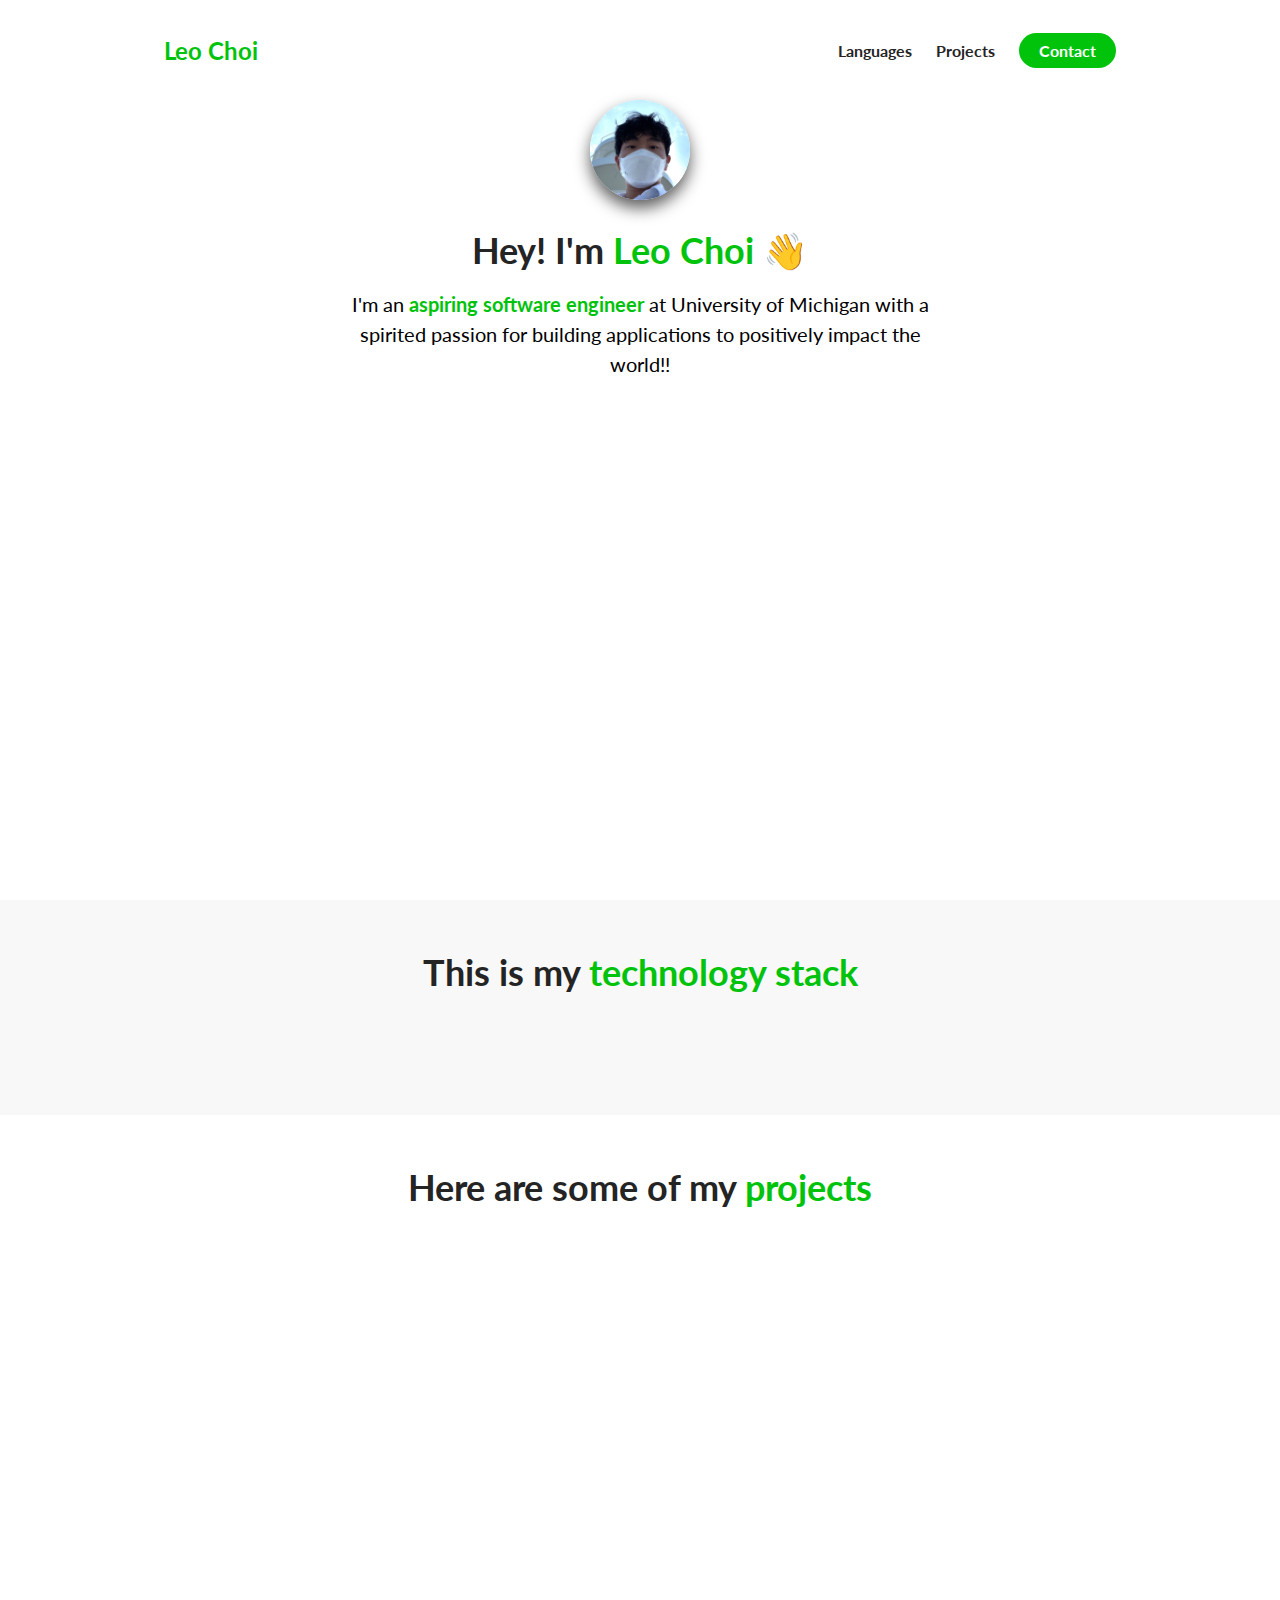
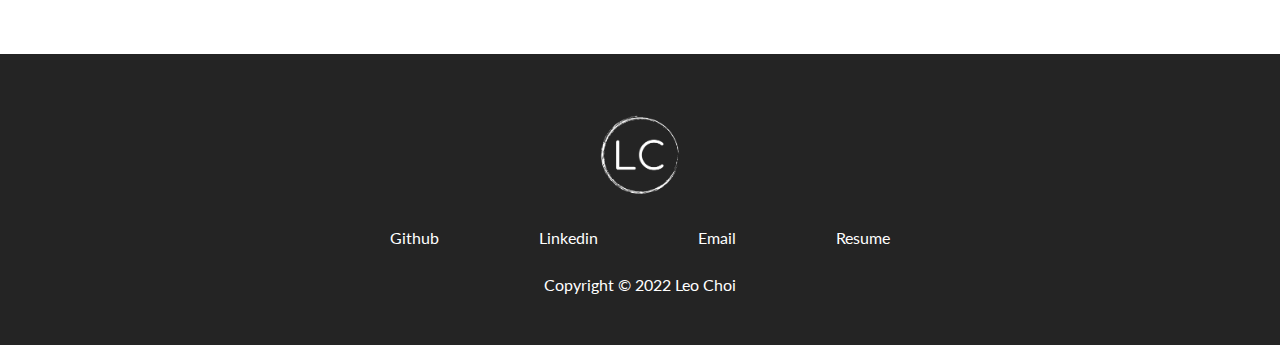
==== commit 27d7ffe1: "resized all project photos so they were same dimen" ====
--- a/index.html
+++ b/index.html
@@ -151,7 +151,7 @@
             <li class="project">
               <div class="project__wrapper">
                 <img
-                  src="./down/assets/undraw_playing_cards_green.svg"
+                  src="./down/assets/undraw_playing_cards_474.svg"
                   class="project__img euchre"
                   alt=""
                 />
@@ -182,7 +182,7 @@
             <li class="project">
               <div class="project__wrapper">
                 <img
-                  src="./down/assets/undraw_smart_resize_green.svg"
+                  src="./down/assets/undraw_smart_resize_re_q4mo.svg"
                   class="project__img resized"
                   alt=""
                 />
@@ -216,8 +216,8 @@
             <li class="project">
               <div class="project__wrapper">
                 <img
-                  src="./down/assets/undraw_books_resized.svg"
-                  class="project__img resized"
+                  src="./down/assets/undraw_education_474.svg"
+                  class="project__img bookstore"
                   alt=""
                 />
                 <div class="project__description">
--- a/Scopy.css
+++ b/Scopy.css
@@ -371,8 +371,16 @@
   transition: transform 500ms ease;
 }
 
-.euchre, .resized{
+.euchre{
   width: 80%;
+}
+
+.resized{
+  width: 76.54%;
+}
+
+.bookstore{
+  width: 77.626%;
 }
 
 .project__wrapper {
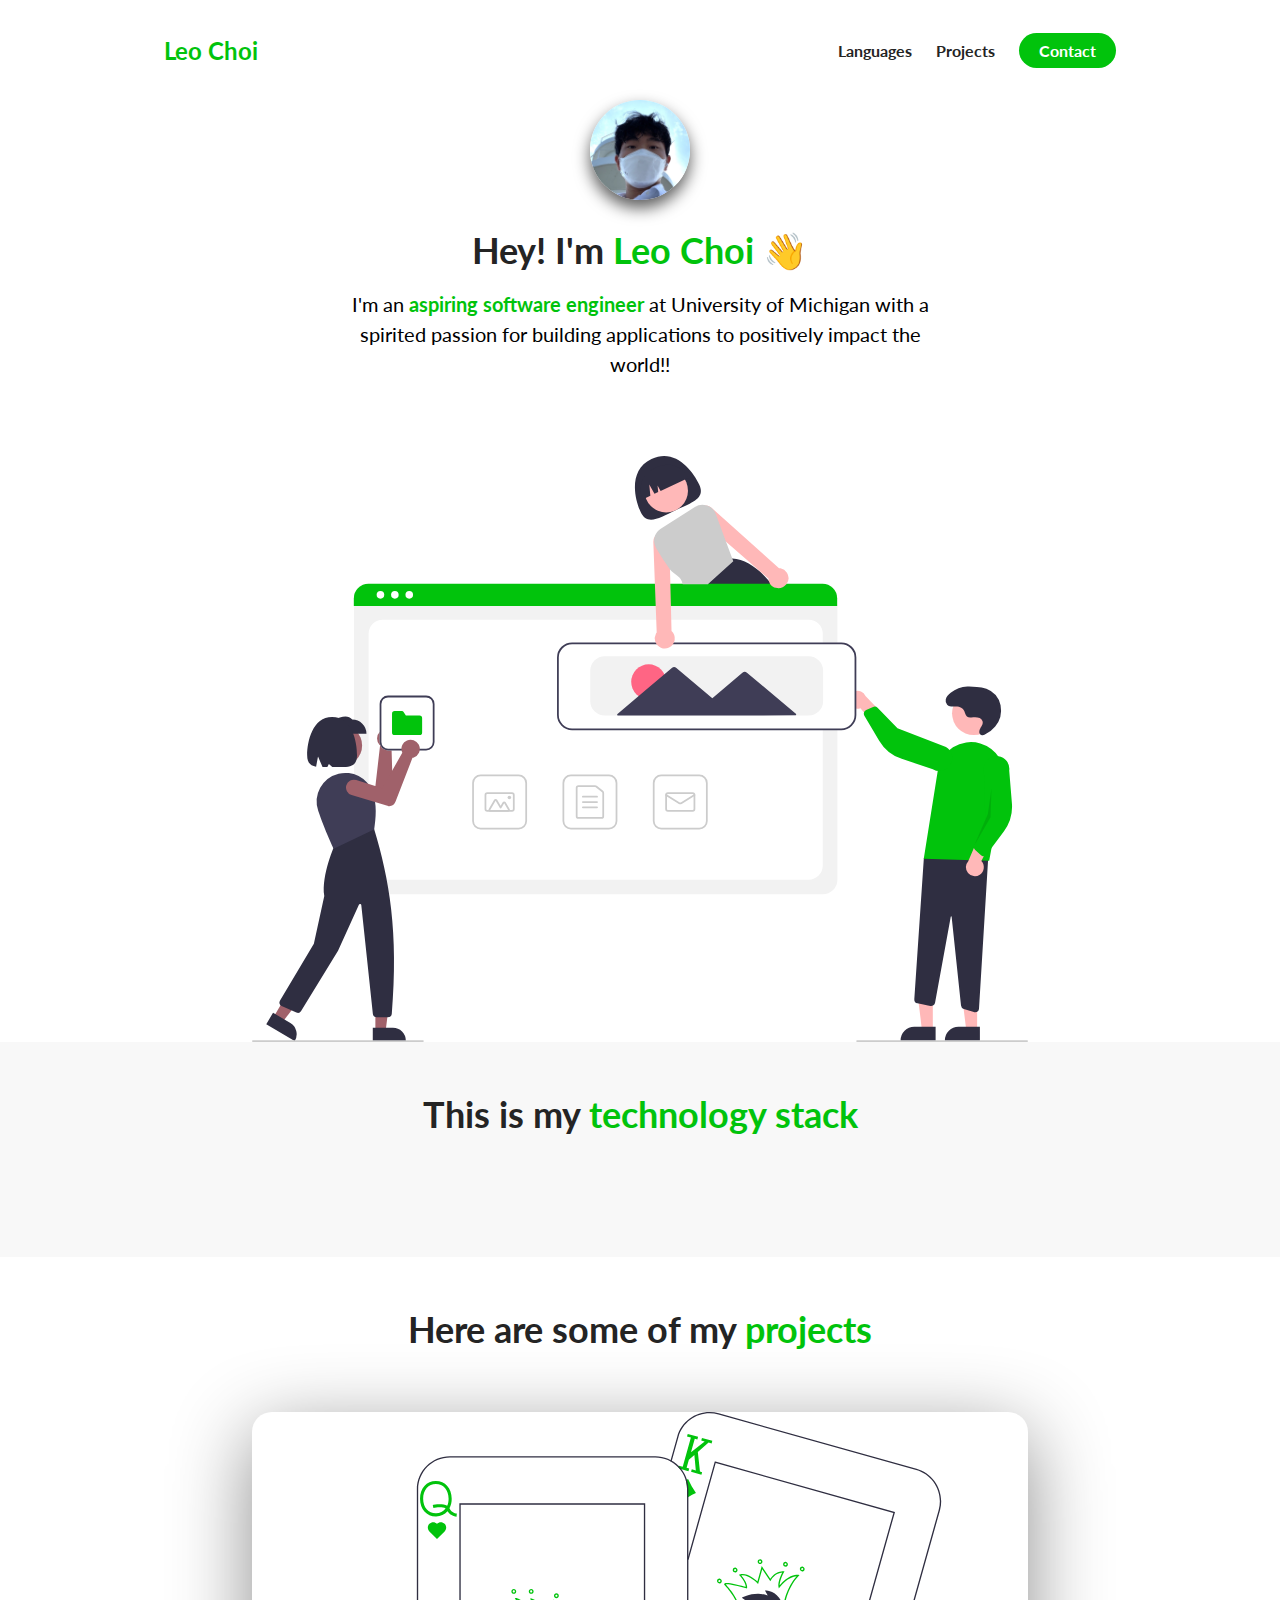
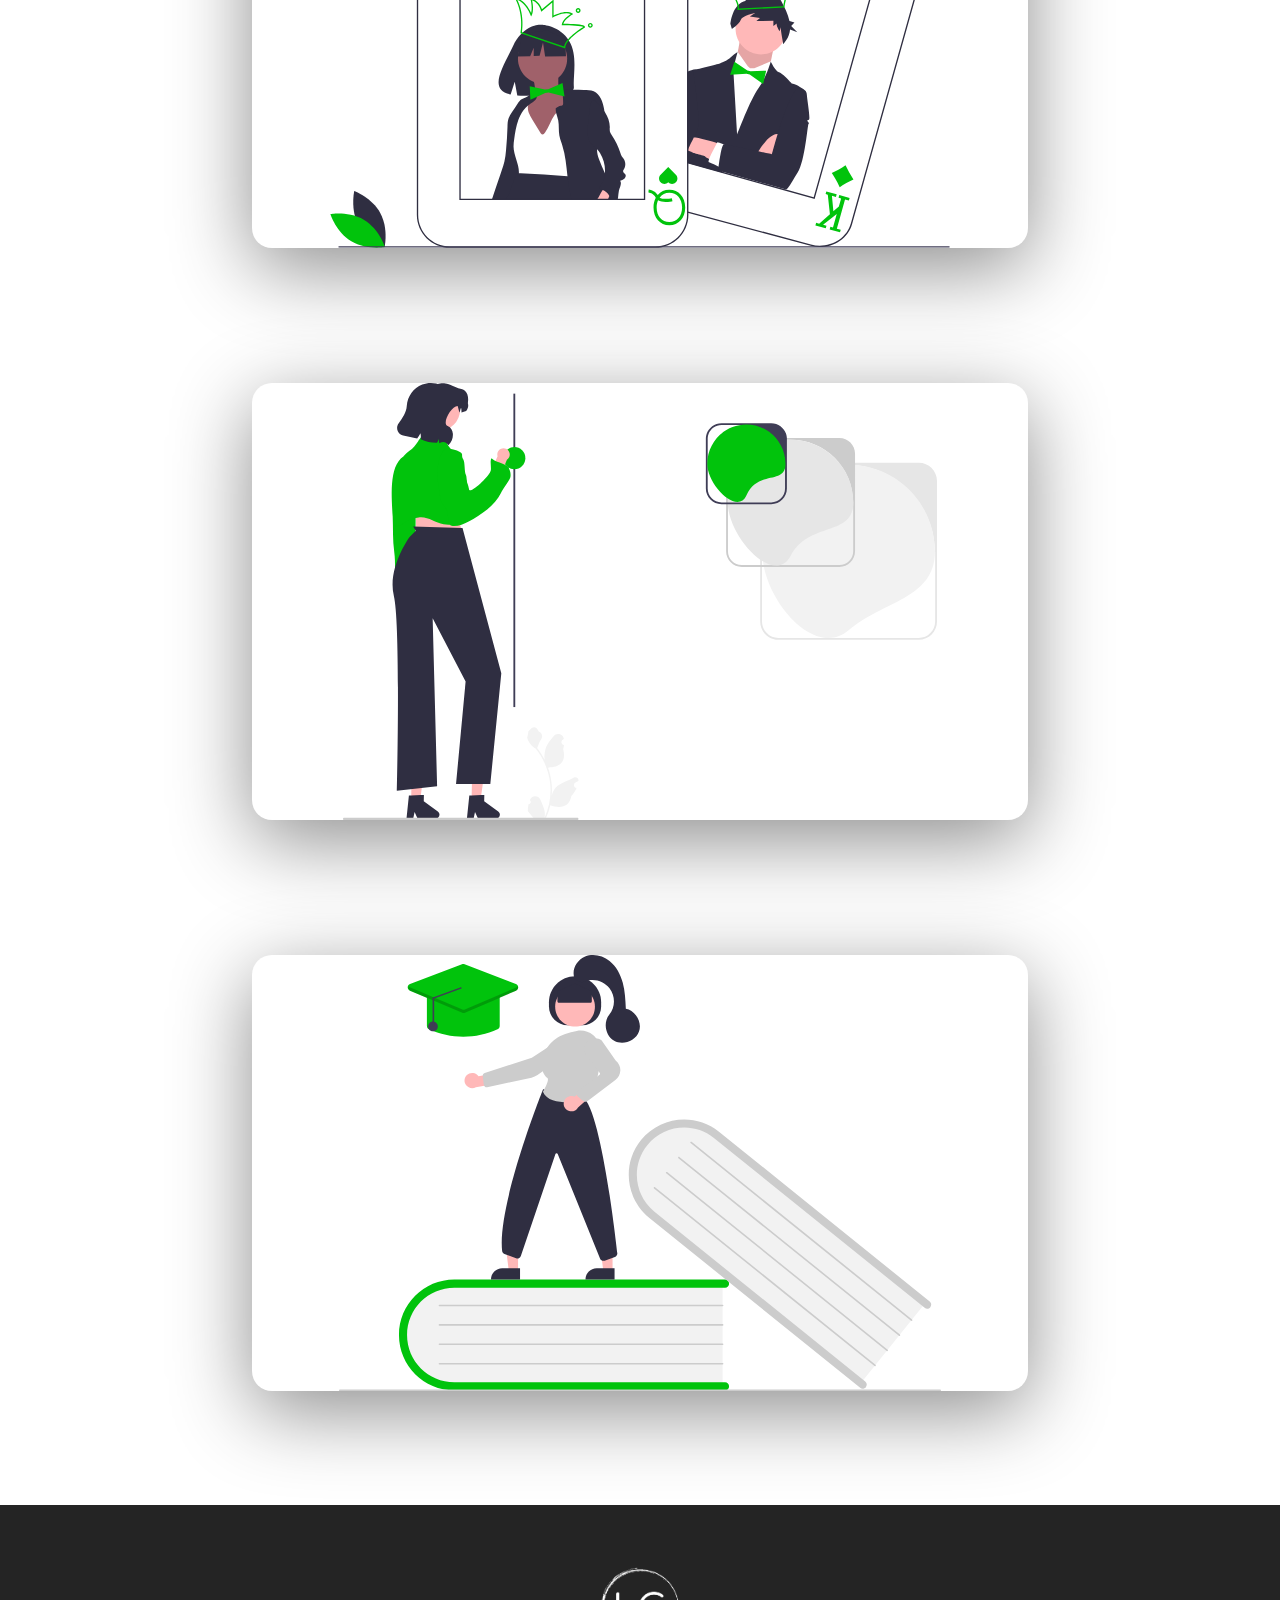
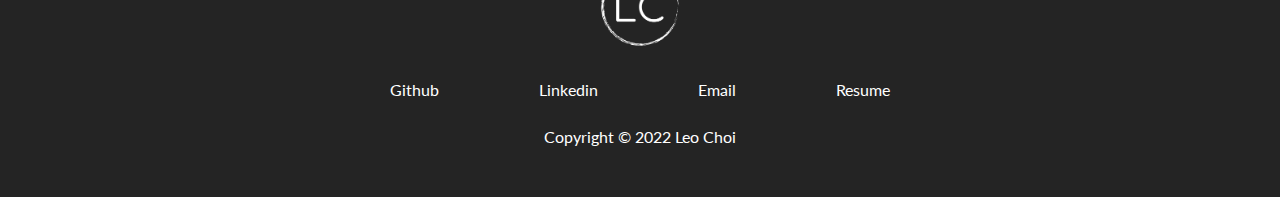
==== commit 65f68d51: "small cosmetic changes" ====
--- a/index.html
+++ b/index.html
@@ -82,7 +82,7 @@
           </div>
           <figure class="about-me__img--container">
             <img
-              src="./down/assets/undraw_building_websites_green.svg"
+              src="./down/assets/undraw_building_websites_i78t.svg"
               class="about-me__img"
               alt=""
             />
@@ -156,7 +156,7 @@
                   alt=""
                 />
                 <div class="project__description">
-                  <h3 class="project__description--title">Euchre Project</h3>
+                  <h3 class="project__description--title">Euchre</h3>
                   <h4 class="project__description--subtitle">C++</h4>
                   <p class="project__description--para">
                     Euchre is a card game that is popular in Michigan. I coded
@@ -188,7 +188,7 @@
                 />
                 <div class="project__description">
                   <h3 class="project__description--title">
-                    Image Resizing Project
+                    Image Resizing 
                   </h3>
                   <h4 class="project__description--subtitle">C++</h4>
                   <p class="project__description--para">
@@ -222,7 +222,7 @@
                 />
                 <div class="project__description">
                   <h3 class="project__description--title">
-                    Online Bookstore Project
+                    Online Bookstore 
                   </h3>
                   <h4 class="project__description--subtitle">HTML, CSS, JS</h4>
                   <p class="project__description--para">
--- a/Scopy.css
+++ b/Scopy.css
@@ -254,7 +254,7 @@
   flex: 1;
   display: flex;
   align-items: center;
-  margin: 100px 0;
+  margin-top: 25px;
 }
 
 .about-me__img {
